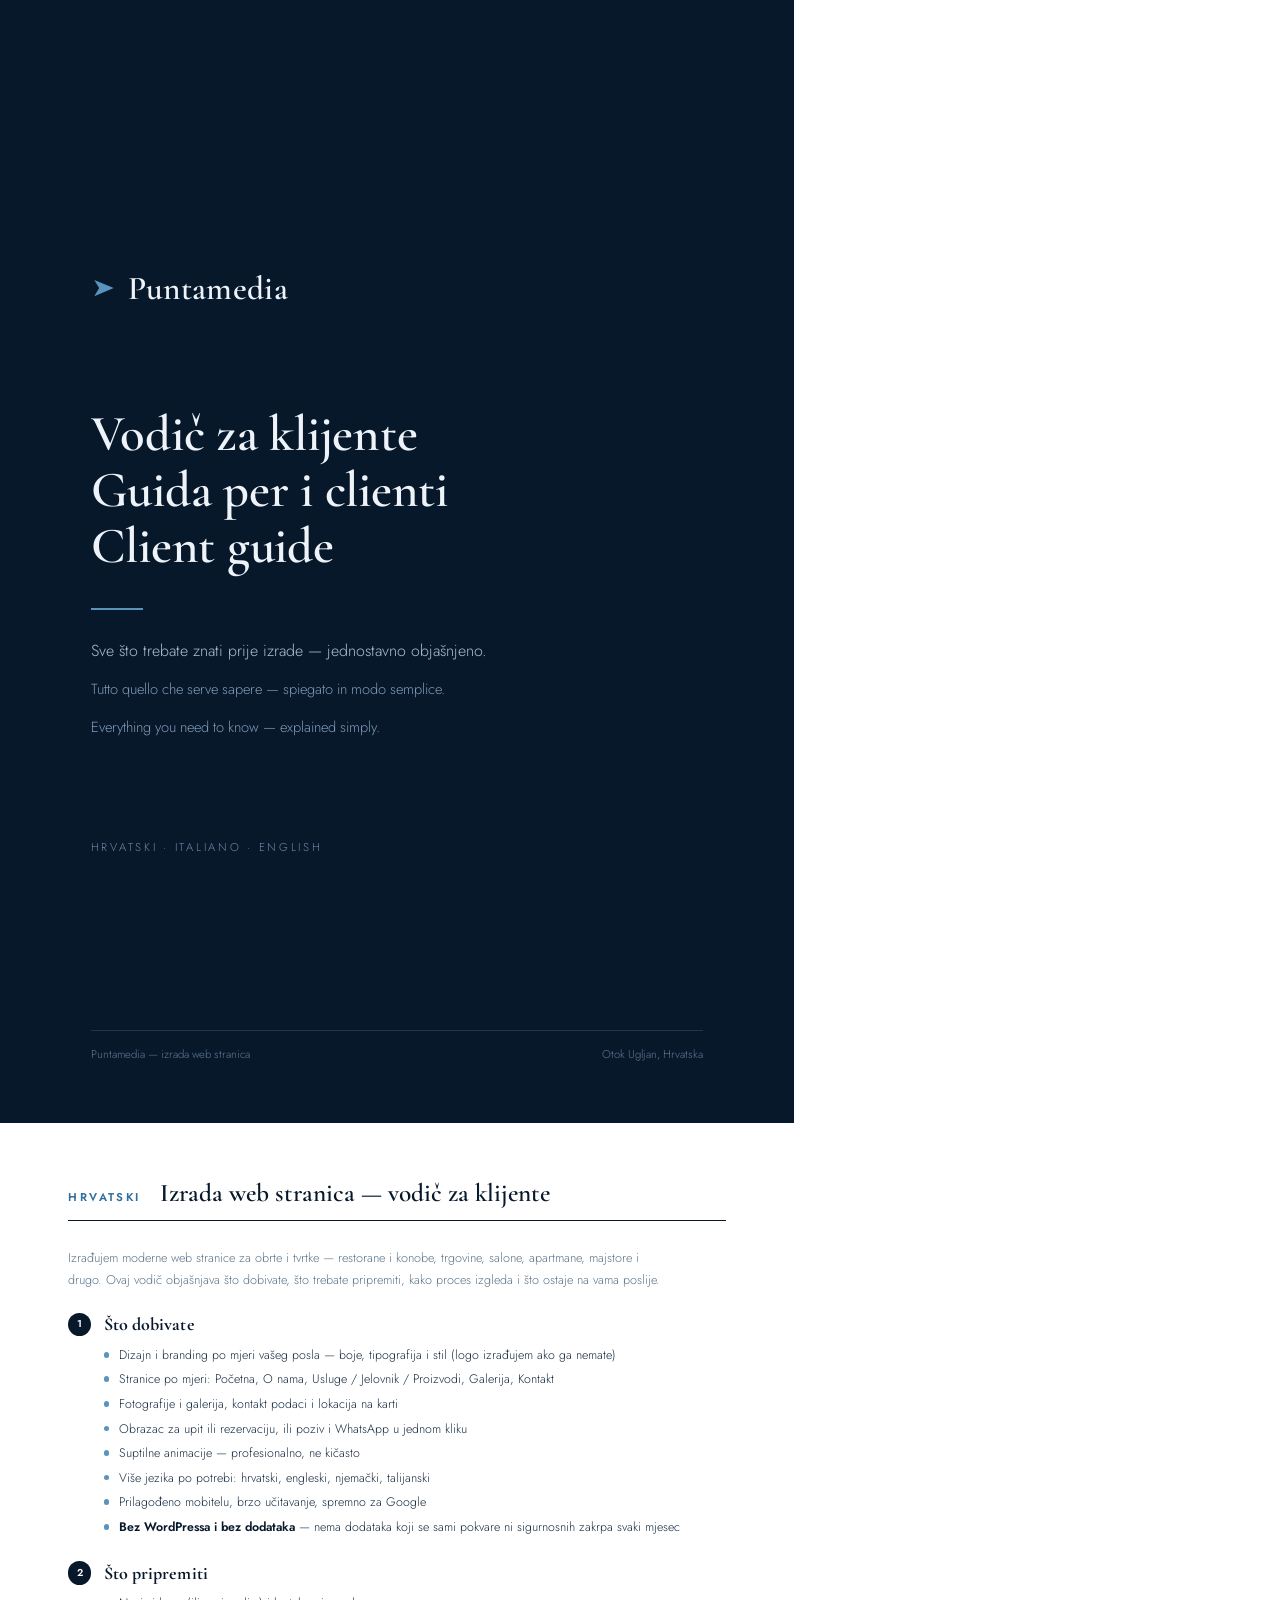
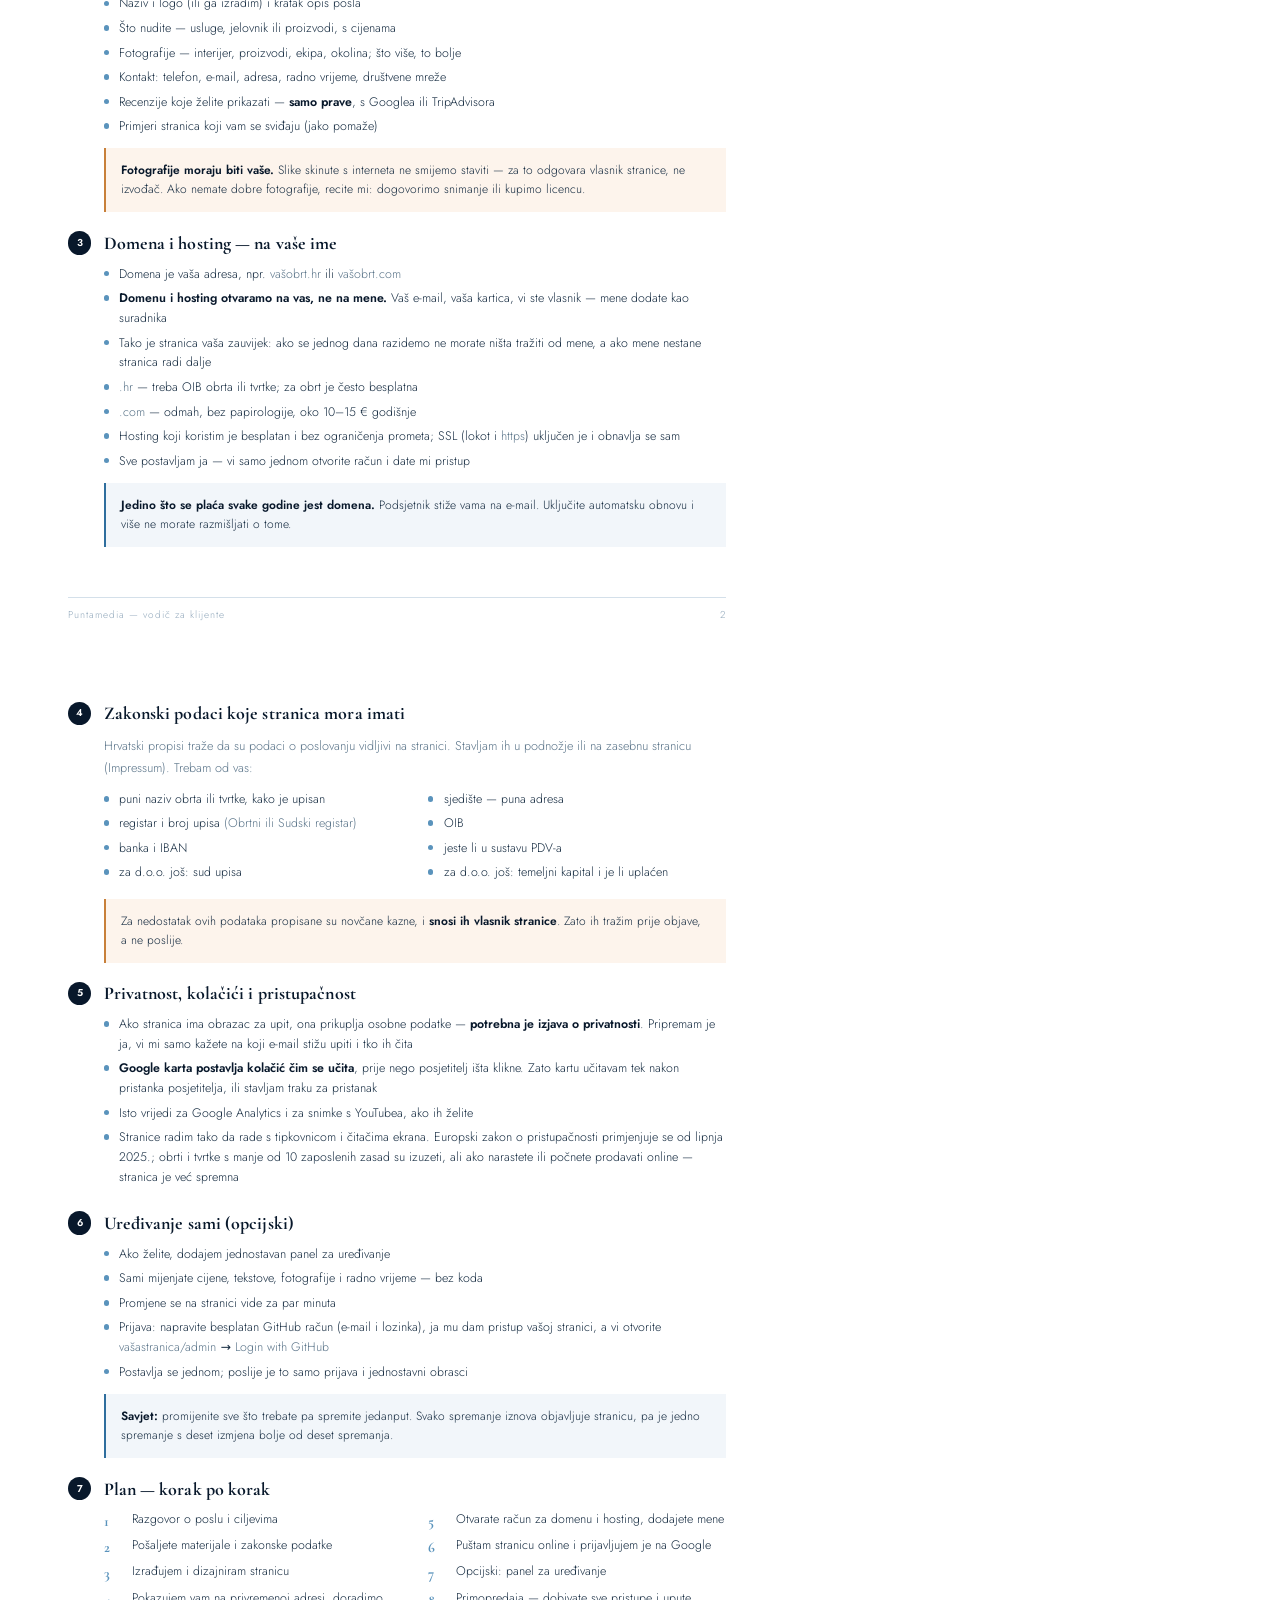
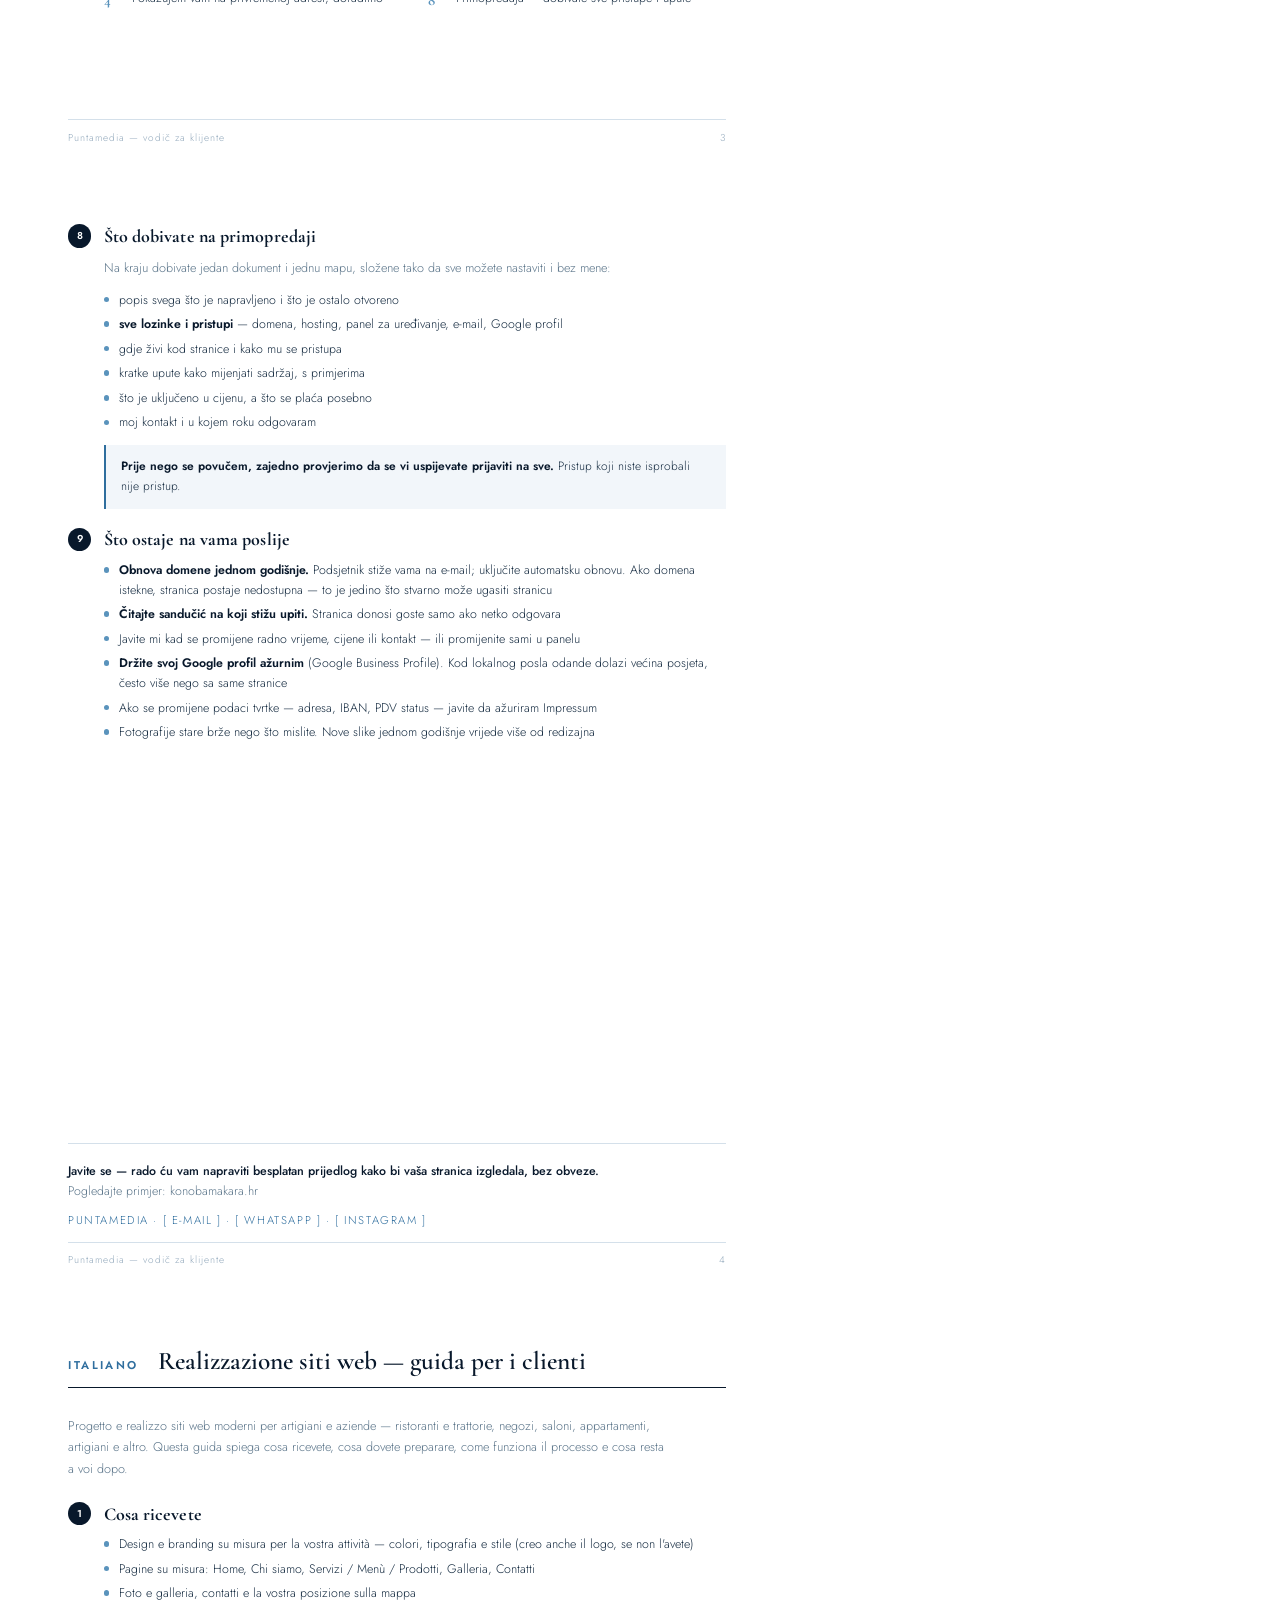
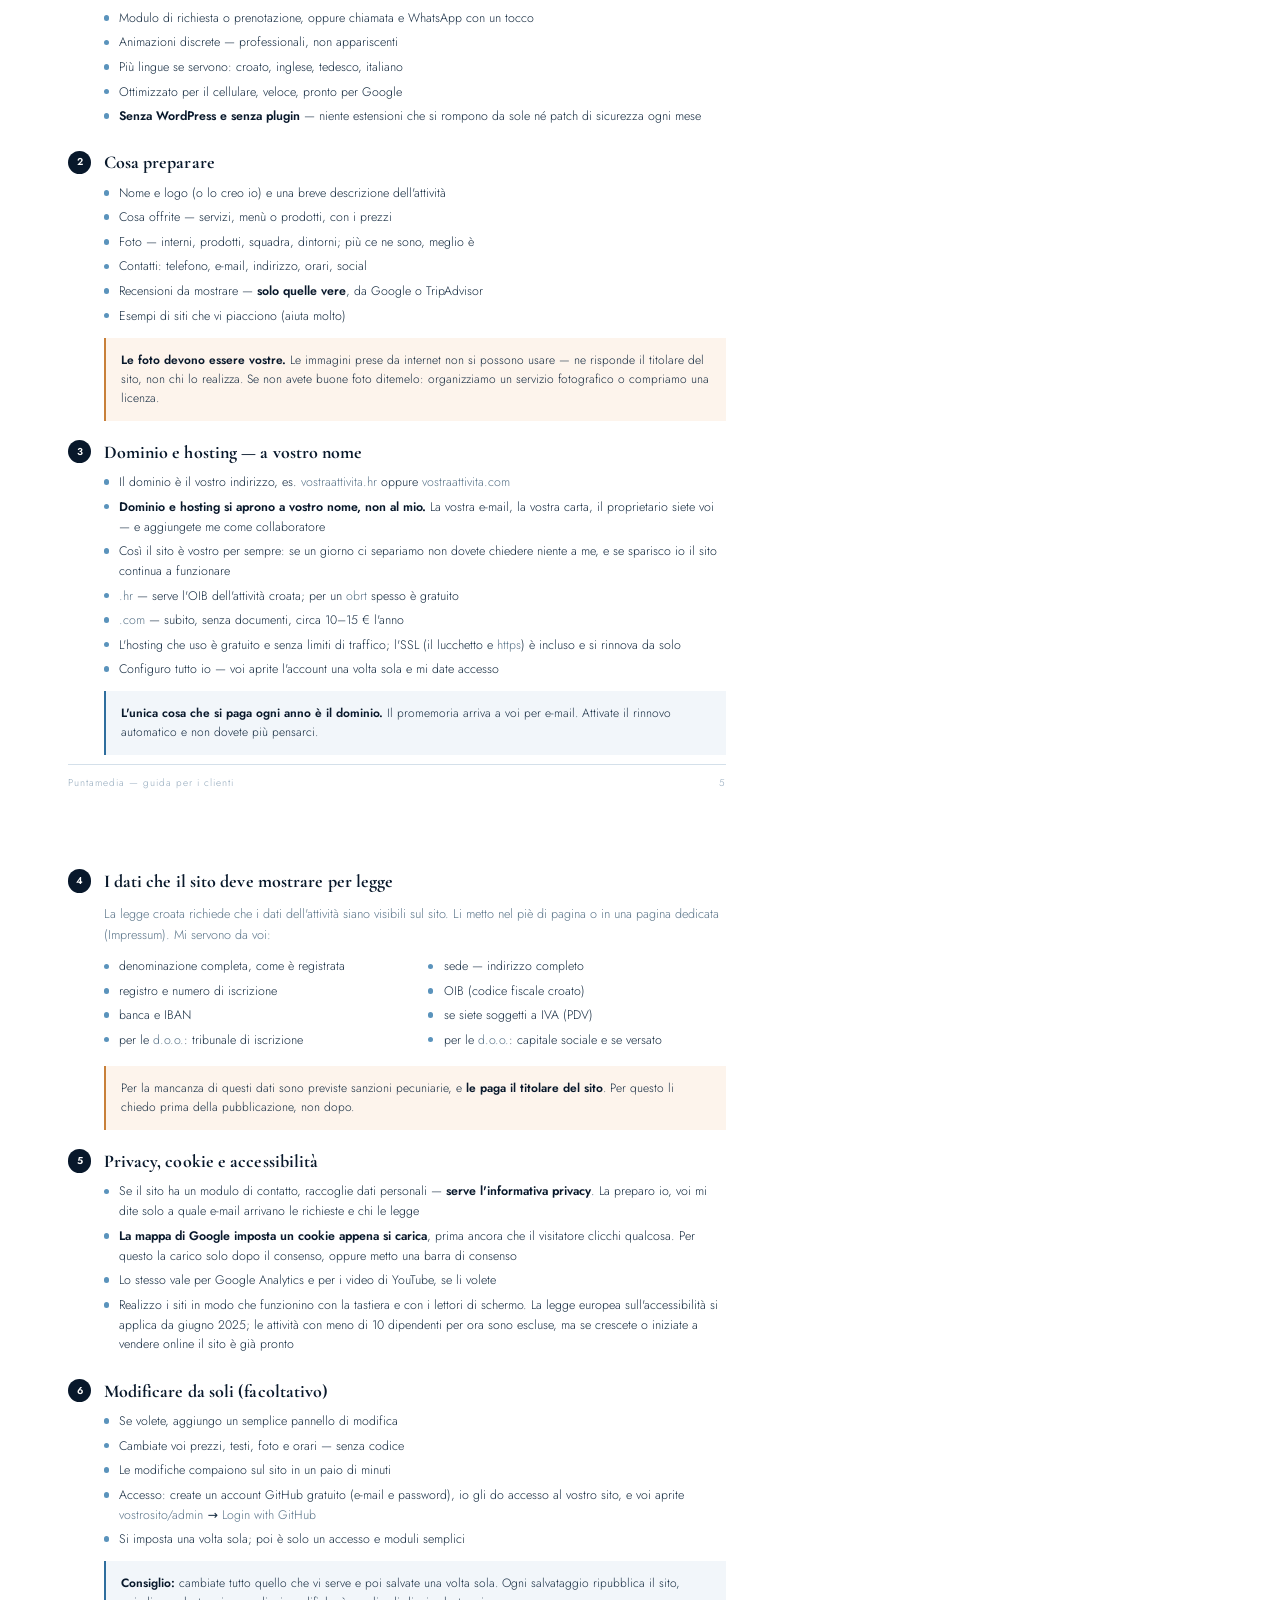
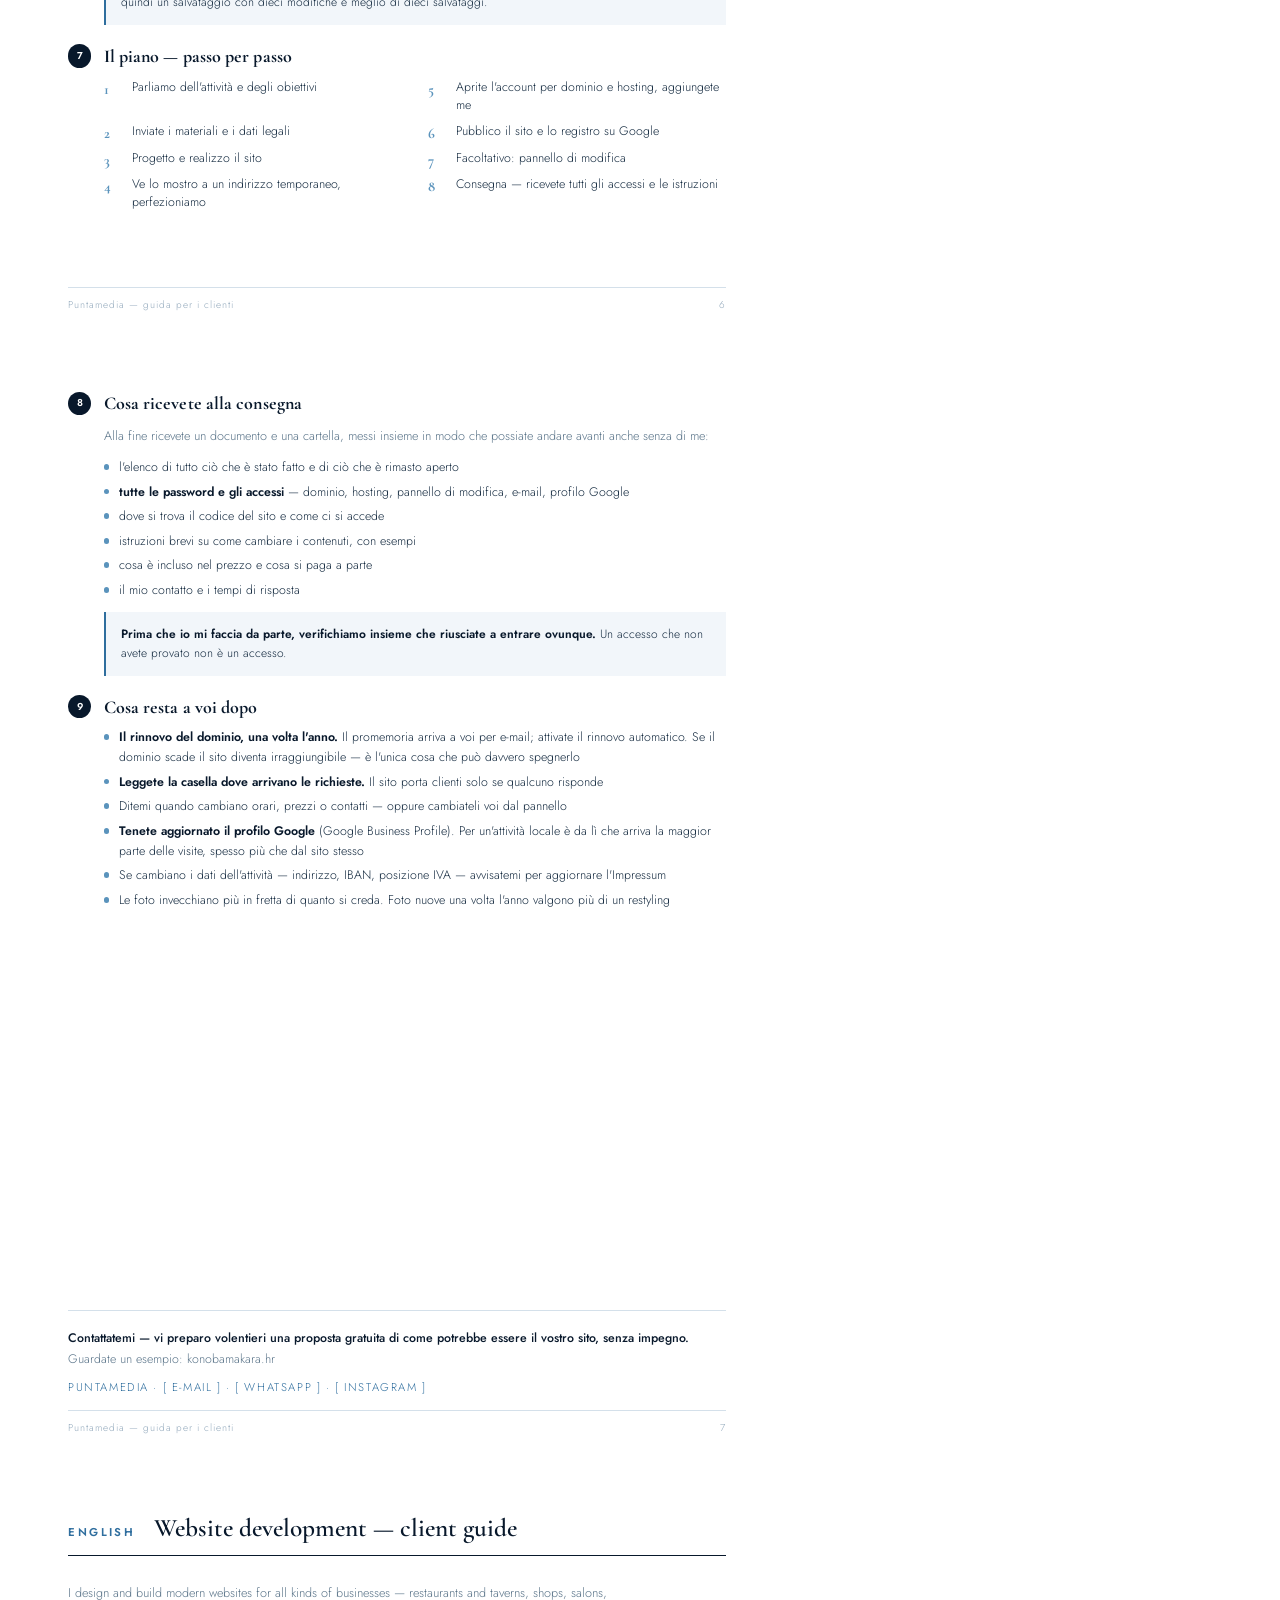
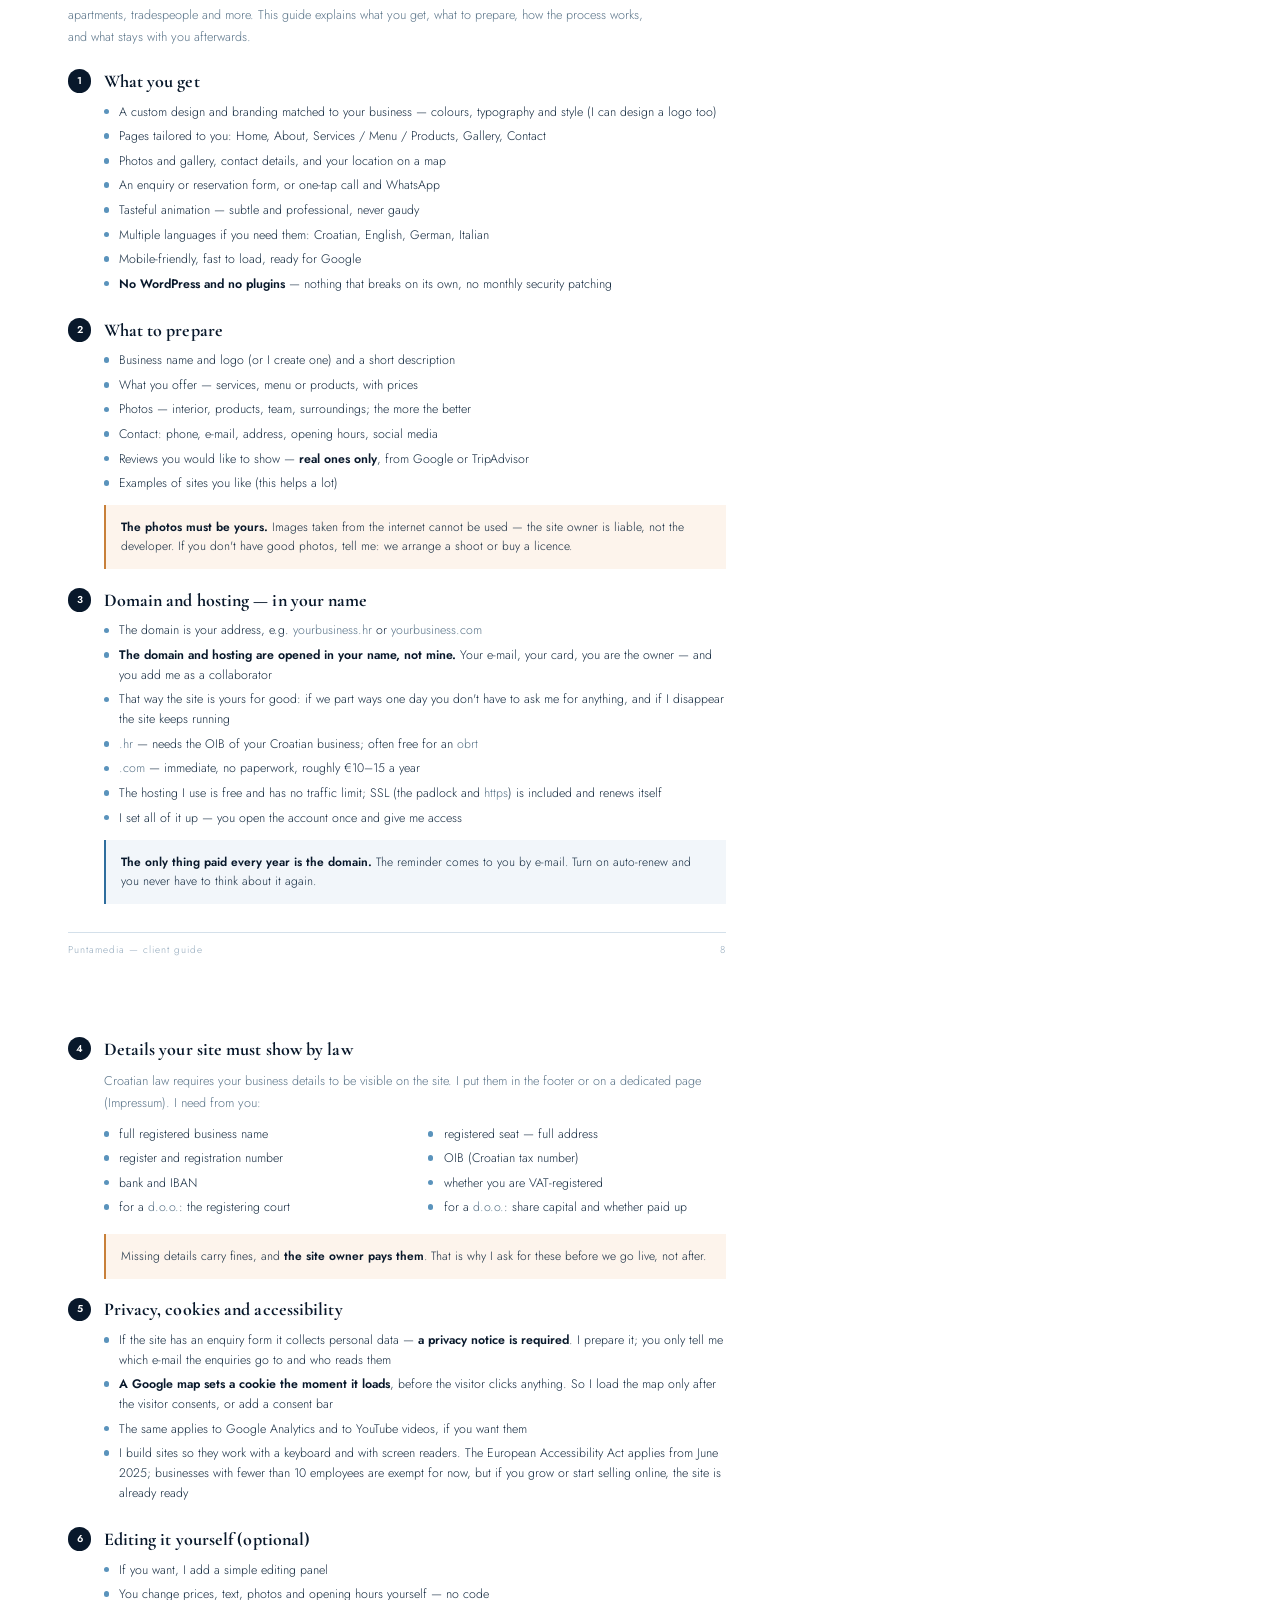
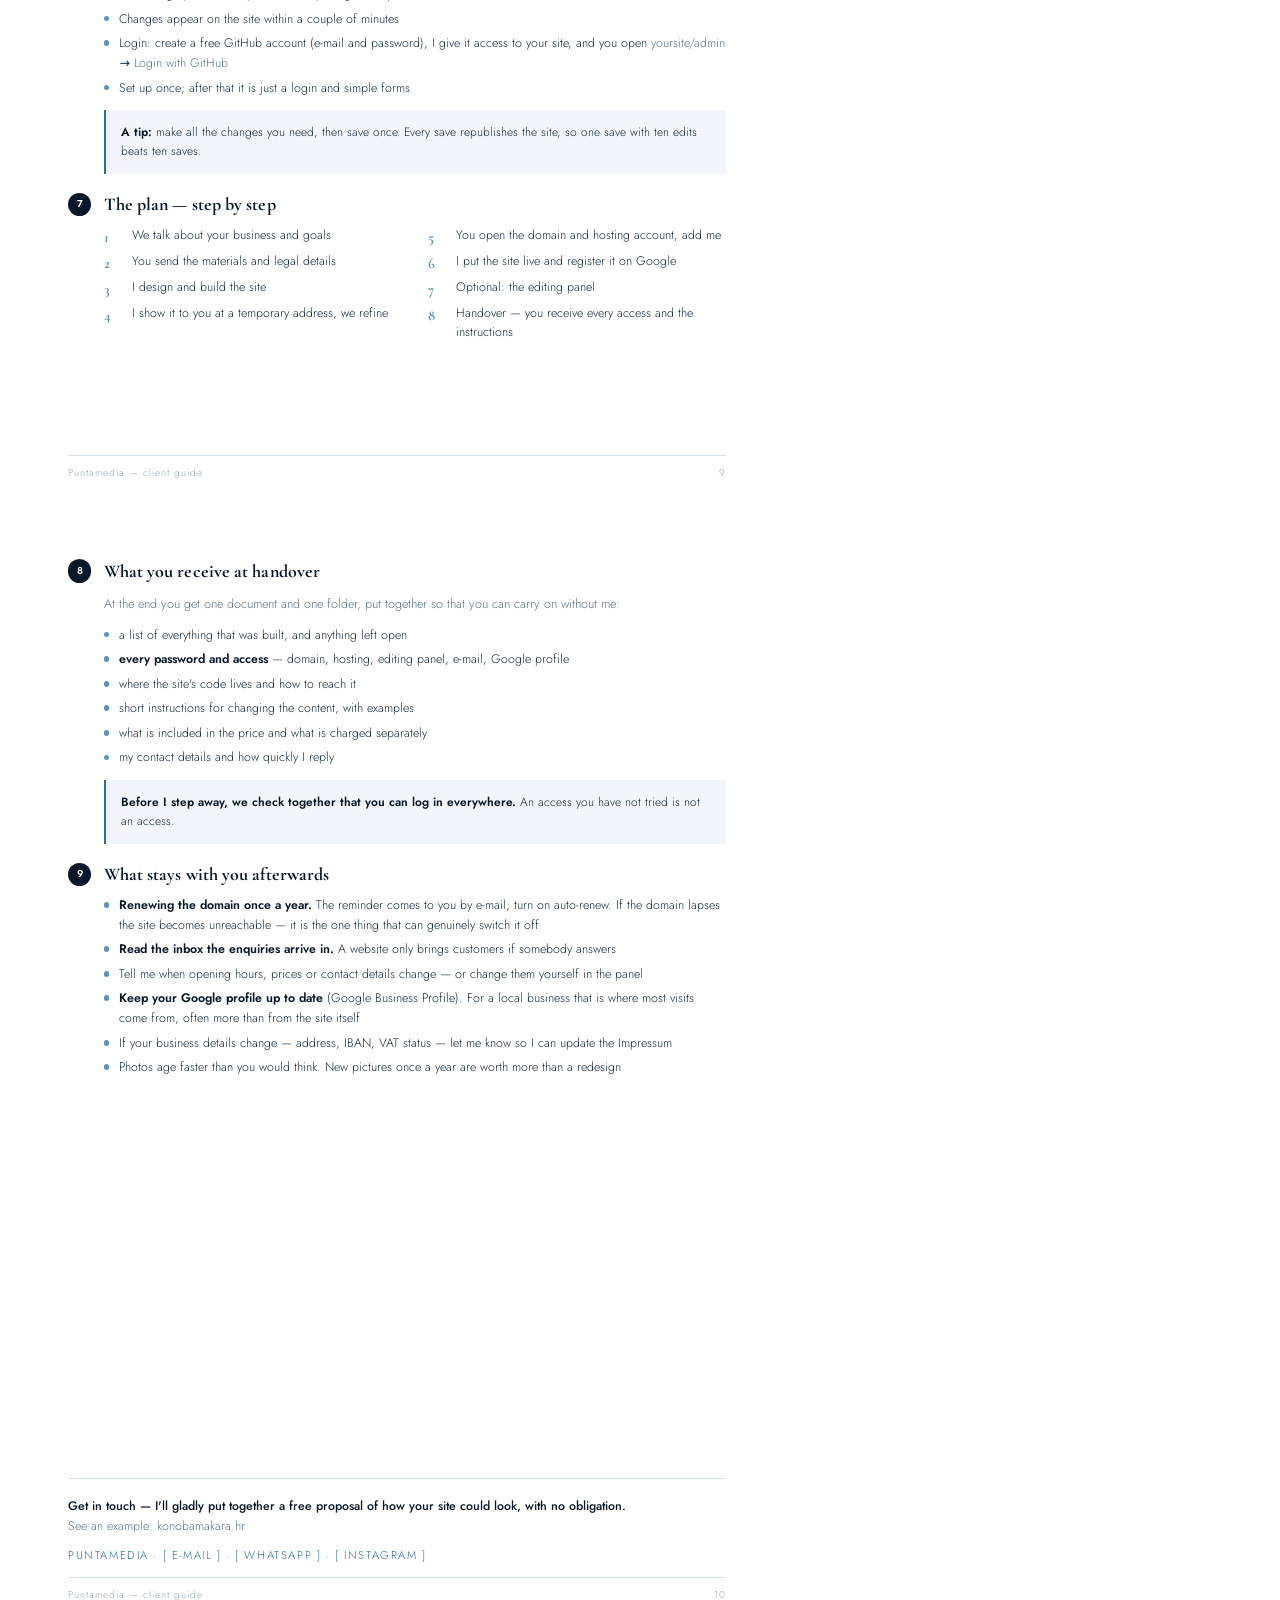
==== guida-clienti/guida.html @ 2297426c "Merge: guida per i clienti" ====
<!doctype html>
<html lang="hr">
<head>
<meta charset="utf-8">
<title>Puntamedia — vodič za klijente</title>
<link rel="preconnect" href="https://fonts.googleapis.com">
<link rel="preconnect" href="https://fonts.gstatic.com" crossorigin>
<link href="https://fonts.googleapis.com/css2?family=Cormorant+Garamond:ital,wght@0,500;0,600;0,700;1,500&family=Jost:wght@300;400;500;600&display=swap" rel="stylesheet">
<style>
  :root{
    --ink:#08182B;
    --navy:#1C3A64;
    --acc:#2F6E9E;
    --acc-soft:#5A93BC;
    --paper:#FFFFFF;
    --tint:#F2F6FA;
    --line:#D4E0EA;
    --text:#152B40;
    --muted:#5A7489;
    --serif:"Cormorant Garamond",Georgia,serif;
    --sans:"Jost",system-ui,sans-serif;
  }
  *{margin:0;padding:0;box-sizing:border-box}
  @page{size:A4;margin:0}
  html{-webkit-print-color-adjust:exact;print-color-adjust:exact}
  body{font-family:var(--sans);color:var(--text);background:var(--paper);font-weight:300}

  .page{width:210mm;height:297mm;padding:15mm 18mm 16mm;display:flex;flex-direction:column;
        page-break-after:always;position:relative;background:var(--paper);overflow:hidden}
  .page:last-child{page-break-after:auto}

  /* ---------- copertina ---------- */
  .cover{background:var(--ink);color:#EDF3F9;justify-content:center;padding:0 24mm}
  .cover .mark{display:flex;align-items:center;gap:11px;margin-bottom:26mm}
  .cover .mark svg{width:26px;height:26px}
  .cover .mark span{font-family:var(--serif);font-size:25pt;font-weight:600;letter-spacing:.01em}
  .cover h1{font-family:var(--serif);font-size:38pt;line-height:1.1;font-weight:600;letter-spacing:-.005em}
  .cover .rule{width:52px;height:2px;background:var(--acc-soft);margin:9mm 0 7mm}
  .cover .lead{font-size:12pt;line-height:1.7;color:#A9C0D6;max-width:118mm;font-weight:300}
  .cover .lead em{display:block;font-style:normal;color:#7E9BB5;font-size:11pt;margin-top:3.5mm}
  .cover .langs{margin-top:26mm;font-size:8.5pt;letter-spacing:.24em;text-transform:uppercase;color:#6E8AA8}
  .cover .foot{position:absolute;left:24mm;right:24mm;bottom:16mm;font-size:8.5pt;color:#5E7A96;
               border-top:1px solid rgba(255,255,255,.12);padding-top:4mm;display:flex;justify-content:space-between}

  /* ---------- intestazione lingua ---------- */
  .lang-head{display:flex;align-items:baseline;gap:5mm;border-bottom:1.5px solid var(--ink);
             padding-bottom:3mm;margin-bottom:7mm}
  .lang-head .code{font-family:var(--sans);font-size:8.5pt;font-weight:600;letter-spacing:.22em;
                   text-transform:uppercase;color:var(--acc)}
  .lang-head h2{font-family:var(--serif);font-size:19pt;font-weight:600;line-height:1.15;color:var(--ink)}
  .intro{font-size:9.5pt;line-height:1.72;color:var(--muted);margin-bottom:5.8mm;max-width:158mm}

  /* ---------- sezioni ---------- */
  .sec{margin-bottom:5mm;break-inside:avoid}
  .sec h3{display:flex;align-items:center;gap:3.2mm;font-family:var(--serif);font-size:13.5pt;
          font-weight:700;color:var(--ink);margin-bottom:2.6mm;letter-spacing:.005em}
  .sec h3 i{flex:none;width:6.2mm;height:6.2mm;border-radius:50%;background:var(--ink);color:#fff;
            font-family:var(--sans);font-style:normal;font-size:7.5pt;font-weight:600;
            display:flex;align-items:center;justify-content:center;line-height:1}
  ul{list-style:none;margin-left:9.4mm}
  li{position:relative;font-size:9.3pt;line-height:1.6;padding-left:4.2mm;margin-bottom:1.25mm}
  li::before{content:"";position:absolute;left:0;top:1.62mm;width:1.5mm;height:1.5mm;
             border-radius:50%;background:var(--acc-soft)}
  li b{font-weight:600;color:var(--ink)}
  li .q{color:var(--muted)}

  /* riquadro di rilievo */
  .note{margin:3mm 0 0 9.4mm;background:var(--tint);border-left:2.5px solid var(--acc);
        padding:3.4mm 4.2mm;font-size:9pt;line-height:1.6}
  .note b{font-weight:600;color:var(--ink)}
  .note.warn{background:#FDF4EC;border-left-color:#C8803A}

  /* elenco dati da fornire, in due colonne */
  .grid{margin-left:9.4mm;display:grid;grid-template-columns:1fr 1fr;gap:0 7mm}
  .grid li{margin-bottom:1.2mm}

  .steps{margin-left:9.4mm;display:grid;grid-template-columns:1fr 1fr;gap:2mm 7mm}
  .steps div{font-size:9.3pt;line-height:1.5;padding-left:7.5mm;position:relative}
  .steps div span{position:absolute;left:0;top:0;font-family:var(--serif);font-size:11pt;
                  font-weight:700;color:var(--acc-soft)}

  .cta{margin-top:auto;border-top:1px solid var(--line);padding-top:4.5mm;font-size:9.3pt;
       line-height:1.65;color:var(--muted)}
  .cta b{color:var(--ink);font-weight:500}
  .cta .contact{margin-top:2.5mm;font-size:8.5pt;letter-spacing:.14em;text-transform:uppercase;color:var(--acc)}

  .pfoot{position:absolute;left:18mm;right:18mm;bottom:6mm;display:flex;justify-content:space-between;
         font-size:7.5pt;letter-spacing:.1em;color:#93A9BC;border-top:1px solid var(--line);padding-top:2.5mm}
</style>
</head>
<body>

<!-- ============ COPERTINA ============ -->
<section class="page cover">
  <div class="mark">
    <svg viewBox="0 0 24 24" fill="none" aria-hidden="true"><path d="M3 4.5 L21 12 L3 19.5 L7.5 12 Z" fill="#5A93BC"/></svg>
    <span>Puntamedia</span>
  </div>
  <h1>Vodič za klijente<br>Guida per i clienti<br>Client guide</h1>
  <div class="rule"></div>
  <p class="lead">
    Sve što trebate znati prije izrade — jednostavno objašnjeno.
    <em>Tutto quello che serve sapere — spiegato in modo semplice.</em>
    <em>Everything you need to know — explained simply.</em>
  </p>
  <div class="langs">Hrvatski · Italiano · English</div>
  <div class="foot"><span>Puntamedia — izrada web stranica</span><span>Otok Ugljan, Hrvatska</span></div>
</section>

<!-- ============ HRVATSKI 1 ============ -->
<section class="page">
  <div class="lang-head"><span class="code">Hrvatski</span><h2>Izrada web stranica — vodič za klijente</h2></div>
  <p class="intro">Izrađujem moderne web stranice za obrte i tvrtke — restorane i konobe, trgovine, salone, apartmane, majstore i drugo. Ovaj vodič objašnjava što dobivate, što trebate pripremiti, kako proces izgleda i što ostaje na vama poslije.</p>

  <div class="sec">
    <h3><i>1</i>Što dobivate</h3>
    <ul>
      <li>Dizajn i branding po mjeri vašeg posla — boje, tipografija i stil (logo izrađujem ako ga nemate)</li>
      <li>Stranice po mjeri: Početna, O nama, Usluge / Jelovnik / Proizvodi, Galerija, Kontakt</li>
      <li>Fotografije i galerija, kontakt podaci i lokacija na karti</li>
      <li>Obrazac za upit ili rezervaciju, ili poziv i WhatsApp u jednom kliku</li>
      <li>Suptilne animacije — profesionalno, ne kičasto</li>
      <li>Više jezika po potrebi: hrvatski, engleski, njemački, talijanski</li>
      <li>Prilagođeno mobitelu, brzo učitavanje, spremno za Google</li>
      <li><b>Bez WordPressa i bez dodataka</b> — nema dodataka koji se sami pokvare ni sigurnosnih zakrpa svaki mjesec</li>
    </ul>
  </div>

  <div class="sec">
    <h3><i>2</i>Što pripremiti</h3>
    <ul>
      <li>Naziv i logo (ili ga izradim) i kratak opis posla</li>
      <li>Što nudite — usluge, jelovnik ili proizvodi, s cijenama</li>
      <li>Fotografije — interijer, proizvodi, ekipa, okolina; što više, to bolje</li>
      <li>Kontakt: telefon, e-mail, adresa, radno vrijeme, društvene mreže</li>
      <li>Recenzije koje želite prikazati — <b>samo prave</b>, s Googlea ili TripAdvisora</li>
      <li>Primjeri stranica koji vam se sviđaju (jako pomaže)</li>
    </ul>
    <div class="note warn"><b>Fotografije moraju biti vaše.</b> Slike skinute s interneta ne smijemo staviti — za to odgovara vlasnik stranice, ne izvođač. Ako nemate dobre fotografije, recite mi: dogovorimo snimanje ili kupimo licencu.</div>
  </div>

  <div class="sec">
    <h3><i>3</i>Domena i hosting — na vaše ime</h3>
    <ul>
      <li>Domena je vaša adresa, npr. <span class="q">vašobrt.hr</span> ili <span class="q">vašobrt.com</span></li>
      <li><b>Domenu i hosting otvaramo na vas, ne na mene.</b> Vaš e-mail, vaša kartica, vi ste vlasnik — mene dodate kao suradnika</li>
      <li>Tako je stranica vaša zauvijek: ako se jednog dana razidemo ne morate ništa tražiti od mene, a ako mene nestane stranica radi dalje</li>
      <li><span class="q">.hr</span> — treba OIB obrta ili tvrtke; za obrt je često besplatna</li>
      <li><span class="q">.com</span> — odmah, bez papirologije, oko 10–15 € godišnje</li>
      <li>Hosting koji koristim je besplatan i bez ograničenja prometa; SSL (lokot i <span class="q">https</span>) uključen je i obnavlja se sam</li>
      <li>Sve postavljam ja — vi samo jednom otvorite račun i date mi pristup</li>
    </ul>
    <div class="note"><b>Jedino što se plaća svake godine jest domena.</b> Podsjetnik stiže vama na e-mail. Uključite automatsku obnovu i više ne morate razmišljati o tome.</div>
  </div>

  <div class="pfoot"><span>Puntamedia — vodič za klijente</span><span>2</span></div>
</section>

<!-- ============ HRVATSKI 2 ============ -->
<section class="page">
  <div class="sec">
    <h3><i>4</i>Zakonski podaci koje stranica mora imati</h3>
    <p class="intro" style="margin-left:9.4mm;margin-bottom:3mm;max-width:none">Hrvatski propisi traže da su podaci o poslovanju vidljivi na stranici. Stavljam ih u podnožje ili na zasebnu stranicu (Impressum). Trebam od vas:</p>
    <ul class="grid">
      <li>puni naziv obrta ili tvrtke, kako je upisan</li>
      <li>sjedište — puna adresa</li>
      <li>registar i broj upisa <span class="q">(Obrtni ili Sudski registar)</span></li>
      <li>OIB</li>
      <li>banka i IBAN</li>
      <li>jeste li u sustavu PDV-a</li>
      <li>za d.o.o. još: sud upisa</li>
      <li>za d.o.o. još: temeljni kapital i je li uplaćen</li>
    </ul>
    <div class="note warn">Za nedostatak ovih podataka propisane su novčane kazne, i <b>snosi ih vlasnik stranice</b>. Zato ih tražim prije objave, a ne poslije.</div>
  </div>

  <div class="sec">
    <h3><i>5</i>Privatnost, kolačići i pristupačnost</h3>
    <ul>
      <li>Ako stranica ima obrazac za upit, ona prikuplja osobne podatke — <b>potrebna je izjava o privatnosti</b>. Pripremam je ja, vi mi samo kažete na koji e-mail stižu upiti i tko ih čita</li>
      <li><b>Google karta postavlja kolačić čim se učita</b>, prije nego posjetitelj išta klikne. Zato kartu učitavam tek nakon pristanka posjetitelja, ili stavljam traku za pristanak</li>
      <li>Isto vrijedi za Google Analytics i za snimke s YouTubea, ako ih želite</li>
      <li>Stranice radim tako da rade s tipkovnicom i čitačima ekrana. Europski zakon o pristupačnosti primjenjuje se od lipnja 2025.; obrti i tvrtke s manje od 10 zaposlenih zasad su izuzeti, ali ako narastete ili počnete prodavati online — stranica je već spremna</li>
    </ul>
  </div>

  <div class="sec">
    <h3><i>6</i>Uređivanje sami (opcijski)</h3>
    <ul>
      <li>Ako želite, dodajem jednostavan panel za uređivanje</li>
      <li>Sami mijenjate cijene, tekstove, fotografije i radno vrijeme — bez koda</li>
      <li>Promjene se na stranici vide za par minuta</li>
      <li>Prijava: napravite besplatan GitHub račun (e-mail i lozinka), ja mu dam pristup vašoj stranici, a vi otvorite <span class="q">vašastranica/admin</span> → <span class="q">Login with GitHub</span></li>
      <li>Postavlja se jednom; poslije je to samo prijava i jednostavni obrasci</li>
    </ul>
    <div class="note"><b>Savjet:</b> promijenite sve što trebate pa spremite jedanput. Svako spremanje iznova objavljuje stranicu, pa je jedno spremanje s deset izmjena bolje od deset spremanja.</div>
  </div>

  <div class="sec">
    <h3><i>7</i>Plan — korak po korak</h3>
    <div class="steps">
      <div><span>1</span>Razgovor o poslu i ciljevima</div>
      <div><span>5</span>Otvarate račun za domenu i hosting, dodajete mene</div>
      <div><span>2</span>Pošaljete materijale i zakonske podatke</div>
      <div><span>6</span>Puštam stranicu online i prijavljujem je na Google</div>
      <div><span>3</span>Izrađujem i dizajniram stranicu</div>
      <div><span>7</span>Opcijski: panel za uređivanje</div>
      <div><span>4</span>Pokazujem vam na privremenoj adresi, doradimo</div>
      <div><span>8</span>Primopredaja — dobivate sve pristupe i upute</div>
    </div>
  </div>

  <div class="pfoot"><span>Puntamedia — vodič za klijente</span><span>3</span></div>
</section>

<!-- ============ HRVATSKI 3 ============ -->
<section class="page">
  <div class="sec">
    <h3><i>8</i>Što dobivate na primopredaji</h3>
    <p class="intro" style="margin-left:9.4mm;margin-bottom:3mm;max-width:none">Na kraju dobivate jedan dokument i jednu mapu, složene tako da sve možete nastaviti i bez mene:</p>
    <ul>
      <li>popis svega što je napravljeno i što je ostalo otvoreno</li>
      <li><b>sve lozinke i pristupi</b> — domena, hosting, panel za uređivanje, e-mail, Google profil</li>
      <li>gdje živi kod stranice i kako mu se pristupa</li>
      <li>kratke upute kako mijenjati sadržaj, s primjerima</li>
      <li>što je uključeno u cijenu, a što se plaća posebno</li>
      <li>moj kontakt i u kojem roku odgovaram</li>
    </ul>
    <div class="note"><b>Prije nego se povučem, zajedno provjerimo da se vi uspijevate prijaviti na sve.</b> Pristup koji niste isprobali nije pristup.</div>
  </div>

  <div class="sec">
    <h3><i>9</i>Što ostaje na vama poslije</h3>
    <ul>
      <li><b>Obnova domene jednom godišnje.</b> Podsjetnik stiže vama na e-mail; uključite automatsku obnovu. Ako domena istekne, stranica postaje nedostupna — to je jedino što stvarno može ugasiti stranicu</li>
      <li><b>Čitajte sandučić na koji stižu upiti.</b> Stranica donosi goste samo ako netko odgovara</li>
      <li>Javite mi kad se promijene radno vrijeme, cijene ili kontakt — ili promijenite sami u panelu</li>
      <li><b>Držite svoj Google profil ažurnim</b> (Google Business Profile). Kod lokalnog posla odande dolazi većina posjeta, često više nego sa same stranice</li>
      <li>Ako se promijene podaci tvrtke — adresa, IBAN, PDV status — javite da ažuriram Impressum</li>
      <li>Fotografije stare brže nego što mislite. Nove slike jednom godišnje vrijede više od redizajna</li>
    </ul>
  </div>

  <div class="cta">
    <b>Javite se — rado ću vam napraviti besplatan prijedlog kako bi vaša stranica izgledala, bez obveze.</b><br>
    Pogledajte primjer: konobamakara.hr
    <div class="contact">Puntamedia · [ e-mail ] · [ WhatsApp ] · [ Instagram ]</div>
  </div>

  <div class="pfoot"><span>Puntamedia — vodič za klijente</span><span>4</span></div>
</section>

<!-- ============ ITALIANO 1 ============ -->
<section class="page">
  <div class="lang-head"><span class="code">Italiano</span><h2>Realizzazione siti web — guida per i clienti</h2></div>
  <p class="intro">Progetto e realizzo siti web moderni per artigiani e aziende — ristoranti e trattorie, negozi, saloni, appartamenti, artigiani e altro. Questa guida spiega cosa ricevete, cosa dovete preparare, come funziona il processo e cosa resta a voi dopo.</p>

  <div class="sec">
    <h3><i>1</i>Cosa ricevete</h3>
    <ul>
      <li>Design e branding su misura per la vostra attività — colori, tipografia e stile (creo anche il logo, se non l'avete)</li>
      <li>Pagine su misura: Home, Chi siamo, Servizi / Menù / Prodotti, Galleria, Contatti</li>
      <li>Foto e galleria, contatti e la vostra posizione sulla mappa</li>
      <li>Modulo di richiesta o prenotazione, oppure chiamata e WhatsApp con un tocco</li>
      <li>Animazioni discrete — professionali, non appariscenti</li>
      <li>Più lingue se servono: croato, inglese, tedesco, italiano</li>
      <li>Ottimizzato per il cellulare, veloce, pronto per Google</li>
      <li><b>Senza WordPress e senza plugin</b> — niente estensioni che si rompono da sole né patch di sicurezza ogni mese</li>
    </ul>
  </div>

  <div class="sec">
    <h3><i>2</i>Cosa preparare</h3>
    <ul>
      <li>Nome e logo (o lo creo io) e una breve descrizione dell'attività</li>
      <li>Cosa offrite — servizi, menù o prodotti, con i prezzi</li>
      <li>Foto — interni, prodotti, squadra, dintorni; più ce ne sono, meglio è</li>
      <li>Contatti: telefono, e-mail, indirizzo, orari, social</li>
      <li>Recensioni da mostrare — <b>solo quelle vere</b>, da Google o TripAdvisor</li>
      <li>Esempi di siti che vi piacciono (aiuta molto)</li>
    </ul>
    <div class="note warn"><b>Le foto devono essere vostre.</b> Le immagini prese da internet non si possono usare — ne risponde il titolare del sito, non chi lo realizza. Se non avete buone foto ditemelo: organizziamo un servizio fotografico o compriamo una licenza.</div>
  </div>

  <div class="sec">
    <h3><i>3</i>Dominio e hosting — a vostro nome</h3>
    <ul>
      <li>Il dominio è il vostro indirizzo, es. <span class="q">vostraattivita.hr</span> oppure <span class="q">vostraattivita.com</span></li>
      <li><b>Dominio e hosting si aprono a vostro nome, non al mio.</b> La vostra e-mail, la vostra carta, il proprietario siete voi — e aggiungete me come collaboratore</li>
      <li>Così il sito è vostro per sempre: se un giorno ci separiamo non dovete chiedere niente a me, e se sparisco io il sito continua a funzionare</li>
      <li><span class="q">.hr</span> — serve l'OIB dell'attività croata; per un <span class="q">obrt</span> spesso è gratuito</li>
      <li><span class="q">.com</span> — subito, senza documenti, circa 10–15 € l'anno</li>
      <li>L'hosting che uso è gratuito e senza limiti di traffico; l'SSL (il lucchetto e <span class="q">https</span>) è incluso e si rinnova da solo</li>
      <li>Configuro tutto io — voi aprite l'account una volta sola e mi date accesso</li>
    </ul>
    <div class="note"><b>L'unica cosa che si paga ogni anno è il dominio.</b> Il promemoria arriva a voi per e-mail. Attivate il rinnovo automatico e non dovete più pensarci.</div>
  </div>

  <div class="pfoot"><span>Puntamedia — guida per i clienti</span><span>5</span></div>
</section>

<!-- ============ ITALIANO 2 ============ -->
<section class="page">
  <div class="sec">
    <h3><i>4</i>I dati che il sito deve mostrare per legge</h3>
    <p class="intro" style="margin-left:9.4mm;margin-bottom:3mm;max-width:none">La legge croata richiede che i dati dell'attività siano visibili sul sito. Li metto nel piè di pagina o in una pagina dedicata (Impressum). Mi servono da voi:</p>
    <ul class="grid">
      <li>denominazione completa, come è registrata</li>
      <li>sede — indirizzo completo</li>
      <li>registro e numero di iscrizione</li>
      <li>OIB (codice fiscale croato)</li>
      <li>banca e IBAN</li>
      <li>se siete soggetti a IVA (PDV)</li>
      <li>per le <span class="q">d.o.o.</span>: tribunale di iscrizione</li>
      <li>per le <span class="q">d.o.o.</span>: capitale sociale e se versato</li>
    </ul>
    <div class="note warn">Per la mancanza di questi dati sono previste sanzioni pecuniarie, e <b>le paga il titolare del sito</b>. Per questo li chiedo prima della pubblicazione, non dopo.</div>
  </div>

  <div class="sec">
    <h3><i>5</i>Privacy, cookie e accessibilità</h3>
    <ul>
      <li>Se il sito ha un modulo di contatto, raccoglie dati personali — <b>serve l'informativa privacy</b>. La preparo io, voi mi dite solo a quale e-mail arrivano le richieste e chi le legge</li>
      <li><b>La mappa di Google imposta un cookie appena si carica</b>, prima ancora che il visitatore clicchi qualcosa. Per questo la carico solo dopo il consenso, oppure metto una barra di consenso</li>
      <li>Lo stesso vale per Google Analytics e per i video di YouTube, se li volete</li>
      <li>Realizzo i siti in modo che funzionino con la tastiera e con i lettori di schermo. La legge europea sull'accessibilità si applica da giugno 2025; le attività con meno di 10 dipendenti per ora sono escluse, ma se crescete o iniziate a vendere online il sito è già pronto</li>
    </ul>
  </div>

  <div class="sec">
    <h3><i>6</i>Modificare da soli (facoltativo)</h3>
    <ul>
      <li>Se volete, aggiungo un semplice pannello di modifica</li>
      <li>Cambiate voi prezzi, testi, foto e orari — senza codice</li>
      <li>Le modifiche compaiono sul sito in un paio di minuti</li>
      <li>Accesso: create un account GitHub gratuito (e-mail e password), io gli do accesso al vostro sito, e voi aprite <span class="q">vostrosito/admin</span> → <span class="q">Login with GitHub</span></li>
      <li>Si imposta una volta sola; poi è solo un accesso e moduli semplici</li>
    </ul>
    <div class="note"><b>Consiglio:</b> cambiate tutto quello che vi serve e poi salvate una volta sola. Ogni salvataggio ripubblica il sito, quindi un salvataggio con dieci modifiche è meglio di dieci salvataggi.</div>
  </div>

  <div class="sec">
    <h3><i>7</i>Il piano — passo per passo</h3>
    <div class="steps">
      <div><span>1</span>Parliamo dell'attività e degli obiettivi</div>
      <div><span>5</span>Aprite l'account per dominio e hosting, aggiungete me</div>
      <div><span>2</span>Inviate i materiali e i dati legali</div>
      <div><span>6</span>Pubblico il sito e lo registro su Google</div>
      <div><span>3</span>Progetto e realizzo il sito</div>
      <div><span>7</span>Facoltativo: pannello di modifica</div>
      <div><span>4</span>Ve lo mostro a un indirizzo temporaneo, perfezioniamo</div>
      <div><span>8</span>Consegna — ricevete tutti gli accessi e le istruzioni</div>
    </div>
  </div>

  <div class="pfoot"><span>Puntamedia — guida per i clienti</span><span>6</span></div>
</section>

<!-- ============ ITALIANO 3 ============ -->
<section class="page">
  <div class="sec">
    <h3><i>8</i>Cosa ricevete alla consegna</h3>
    <p class="intro" style="margin-left:9.4mm;margin-bottom:3mm;max-width:none">Alla fine ricevete un documento e una cartella, messi insieme in modo che possiate andare avanti anche senza di me:</p>
    <ul>
      <li>l'elenco di tutto ciò che è stato fatto e di ciò che è rimasto aperto</li>
      <li><b>tutte le password e gli accessi</b> — dominio, hosting, pannello di modifica, e-mail, profilo Google</li>
      <li>dove si trova il codice del sito e come ci si accede</li>
      <li>istruzioni brevi su come cambiare i contenuti, con esempi</li>
      <li>cosa è incluso nel prezzo e cosa si paga a parte</li>
      <li>il mio contatto e i tempi di risposta</li>
    </ul>
    <div class="note"><b>Prima che io mi faccia da parte, verifichiamo insieme che riusciate a entrare ovunque.</b> Un accesso che non avete provato non è un accesso.</div>
  </div>

  <div class="sec">
    <h3><i>9</i>Cosa resta a voi dopo</h3>
    <ul>
      <li><b>Il rinnovo del dominio, una volta l'anno.</b> Il promemoria arriva a voi per e-mail; attivate il rinnovo automatico. Se il dominio scade il sito diventa irraggiungibile — è l'unica cosa che può davvero spegnerlo</li>
      <li><b>Leggete la casella dove arrivano le richieste.</b> Il sito porta clienti solo se qualcuno risponde</li>
      <li>Ditemi quando cambiano orari, prezzi o contatti — oppure cambiateli voi dal pannello</li>
      <li><b>Tenete aggiornato il profilo Google</b> (Google Business Profile). Per un'attività locale è da lì che arriva la maggior parte delle visite, spesso più che dal sito stesso</li>
      <li>Se cambiano i dati dell'attività — indirizzo, IBAN, posizione IVA — avvisatemi per aggiornare l'Impressum</li>
      <li>Le foto invecchiano più in fretta di quanto si creda. Foto nuove una volta l'anno valgono più di un restyling</li>
    </ul>
  </div>

  <div class="cta">
    <b>Contattatemi — vi preparo volentieri una proposta gratuita di come potrebbe essere il vostro sito, senza impegno.</b><br>
    Guardate un esempio: konobamakara.hr
    <div class="contact">Puntamedia · [ e-mail ] · [ WhatsApp ] · [ Instagram ]</div>
  </div>

  <div class="pfoot"><span>Puntamedia — guida per i clienti</span><span>7</span></div>
</section>

<!-- ============ ENGLISH 1 ============ -->
<section class="page">
  <div class="lang-head"><span class="code">English</span><h2>Website development — client guide</h2></div>
  <p class="intro">I design and build modern websites for all kinds of businesses — restaurants and taverns, shops, salons, apartments, tradespeople and more. This guide explains what you get, what to prepare, how the process works, and what stays with you afterwards.</p>

  <div class="sec">
    <h3><i>1</i>What you get</h3>
    <ul>
      <li>A custom design and branding matched to your business — colours, typography and style (I can design a logo too)</li>
      <li>Pages tailored to you: Home, About, Services / Menu / Products, Gallery, Contact</li>
      <li>Photos and gallery, contact details, and your location on a map</li>
      <li>An enquiry or reservation form, or one-tap call and WhatsApp</li>
      <li>Tasteful animation — subtle and professional, never gaudy</li>
      <li>Multiple languages if you need them: Croatian, English, German, Italian</li>
      <li>Mobile-friendly, fast to load, ready for Google</li>
      <li><b>No WordPress and no plugins</b> — nothing that breaks on its own, no monthly security patching</li>
    </ul>
  </div>

  <div class="sec">
    <h3><i>2</i>What to prepare</h3>
    <ul>
      <li>Business name and logo (or I create one) and a short description</li>
      <li>What you offer — services, menu or products, with prices</li>
      <li>Photos — interior, products, team, surroundings; the more the better</li>
      <li>Contact: phone, e-mail, address, opening hours, social media</li>
      <li>Reviews you would like to show — <b>real ones only</b>, from Google or TripAdvisor</li>
      <li>Examples of sites you like (this helps a lot)</li>
    </ul>
    <div class="note warn"><b>The photos must be yours.</b> Images taken from the internet cannot be used — the site owner is liable, not the developer. If you don't have good photos, tell me: we arrange a shoot or buy a licence.</div>
  </div>

  <div class="sec">
    <h3><i>3</i>Domain and hosting — in your name</h3>
    <ul>
      <li>The domain is your address, e.g. <span class="q">yourbusiness.hr</span> or <span class="q">yourbusiness.com</span></li>
      <li><b>The domain and hosting are opened in your name, not mine.</b> Your e-mail, your card, you are the owner — and you add me as a collaborator</li>
      <li>That way the site is yours for good: if we part ways one day you don't have to ask me for anything, and if I disappear the site keeps running</li>
      <li><span class="q">.hr</span> — needs the OIB of your Croatian business; often free for an <span class="q">obrt</span></li>
      <li><span class="q">.com</span> — immediate, no paperwork, roughly €10–15 a year</li>
      <li>The hosting I use is free and has no traffic limit; SSL (the padlock and <span class="q">https</span>) is included and renews itself</li>
      <li>I set all of it up — you open the account once and give me access</li>
    </ul>
    <div class="note"><b>The only thing paid every year is the domain.</b> The reminder comes to you by e-mail. Turn on auto-renew and you never have to think about it again.</div>
  </div>

  <div class="pfoot"><span>Puntamedia — client guide</span><span>8</span></div>
</section>

<!-- ============ ENGLISH 2 ============ -->
<section class="page">
  <div class="sec">
    <h3><i>4</i>Details your site must show by law</h3>
    <p class="intro" style="margin-left:9.4mm;margin-bottom:3mm;max-width:none">Croatian law requires your business details to be visible on the site. I put them in the footer or on a dedicated page (Impressum). I need from you:</p>
    <ul class="grid">
      <li>full registered business name</li>
      <li>registered seat — full address</li>
      <li>register and registration number</li>
      <li>OIB (Croatian tax number)</li>
      <li>bank and IBAN</li>
      <li>whether you are VAT-registered</li>
      <li>for a <span class="q">d.o.o.</span>: the registering court</li>
      <li>for a <span class="q">d.o.o.</span>: share capital and whether paid up</li>
    </ul>
    <div class="note warn">Missing details carry fines, and <b>the site owner pays them</b>. That is why I ask for these before we go live, not after.</div>
  </div>

  <div class="sec">
    <h3><i>5</i>Privacy, cookies and accessibility</h3>
    <ul>
      <li>If the site has an enquiry form it collects personal data — <b>a privacy notice is required</b>. I prepare it; you only tell me which e-mail the enquiries go to and who reads them</li>
      <li><b>A Google map sets a cookie the moment it loads</b>, before the visitor clicks anything. So I load the map only after the visitor consents, or add a consent bar</li>
      <li>The same applies to Google Analytics and to YouTube videos, if you want them</li>
      <li>I build sites so they work with a keyboard and with screen readers. The European Accessibility Act applies from June 2025; businesses with fewer than 10 employees are exempt for now, but if you grow or start selling online, the site is already ready</li>
    </ul>
  </div>

  <div class="sec">
    <h3><i>6</i>Editing it yourself (optional)</h3>
    <ul>
      <li>If you want, I add a simple editing panel</li>
      <li>You change prices, text, photos and opening hours yourself — no code</li>
      <li>Changes appear on the site within a couple of minutes</li>
      <li>Login: create a free GitHub account (e-mail and password), I give it access to your site, and you open <span class="q">yoursite/admin</span> → <span class="q">Login with GitHub</span></li>
      <li>Set up once; after that it is just a login and simple forms</li>
    </ul>
    <div class="note"><b>A tip:</b> make all the changes you need, then save once. Every save republishes the site, so one save with ten edits beats ten saves.</div>
  </div>

  <div class="sec">
    <h3><i>7</i>The plan — step by step</h3>
    <div class="steps">
      <div><span>1</span>We talk about your business and goals</div>
      <div><span>5</span>You open the domain and hosting account, add me</div>
      <div><span>2</span>You send the materials and legal details</div>
      <div><span>6</span>I put the site live and register it on Google</div>
      <div><span>3</span>I design and build the site</div>
      <div><span>7</span>Optional: the editing panel</div>
      <div><span>4</span>I show it to you at a temporary address, we refine</div>
      <div><span>8</span>Handover — you receive every access and the instructions</div>
    </div>
  </div>

  <div class="pfoot"><span>Puntamedia — client guide</span><span>9</span></div>
</section>

<!-- ============ ENGLISH 3 ============ -->
<section class="page">
  <div class="sec">
    <h3><i>8</i>What you receive at handover</h3>
    <p class="intro" style="margin-left:9.4mm;margin-bottom:3mm;max-width:none">At the end you get one document and one folder, put together so that you can carry on without me:</p>
    <ul>
      <li>a list of everything that was built, and anything left open</li>
      <li><b>every password and access</b> — domain, hosting, editing panel, e-mail, Google profile</li>
      <li>where the site's code lives and how to reach it</li>
      <li>short instructions for changing the content, with examples</li>
      <li>what is included in the price and what is charged separately</li>
      <li>my contact details and how quickly I reply</li>
    </ul>
    <div class="note"><b>Before I step away, we check together that you can log in everywhere.</b> An access you have not tried is not an access.</div>
  </div>

  <div class="sec">
    <h3><i>9</i>What stays with you afterwards</h3>
    <ul>
      <li><b>Renewing the domain once a year.</b> The reminder comes to you by e-mail; turn on auto-renew. If the domain lapses the site becomes unreachable — it is the one thing that can genuinely switch it off</li>
      <li><b>Read the inbox the enquiries arrive in.</b> A website only brings customers if somebody answers</li>
      <li>Tell me when opening hours, prices or contact details change — or change them yourself in the panel</li>
      <li><b>Keep your Google profile up to date</b> (Google Business Profile). For a local business that is where most visits come from, often more than from the site itself</li>
      <li>If your business details change — address, IBAN, VAT status — let me know so I can update the Impressum</li>
      <li>Photos age faster than you would think. New pictures once a year are worth more than a redesign</li>
    </ul>
  </div>

  <div class="cta">
    <b>Get in touch — I'll gladly put together a free proposal of how your site could look, with no obligation.</b><br>
    See an example: konobamakara.hr
    <div class="contact">Puntamedia · [ e-mail ] · [ WhatsApp ] · [ Instagram ]</div>
  </div>

  <div class="pfoot"><span>Puntamedia — client guide</span><span>10</span></div>
</section>

</body>
</html>
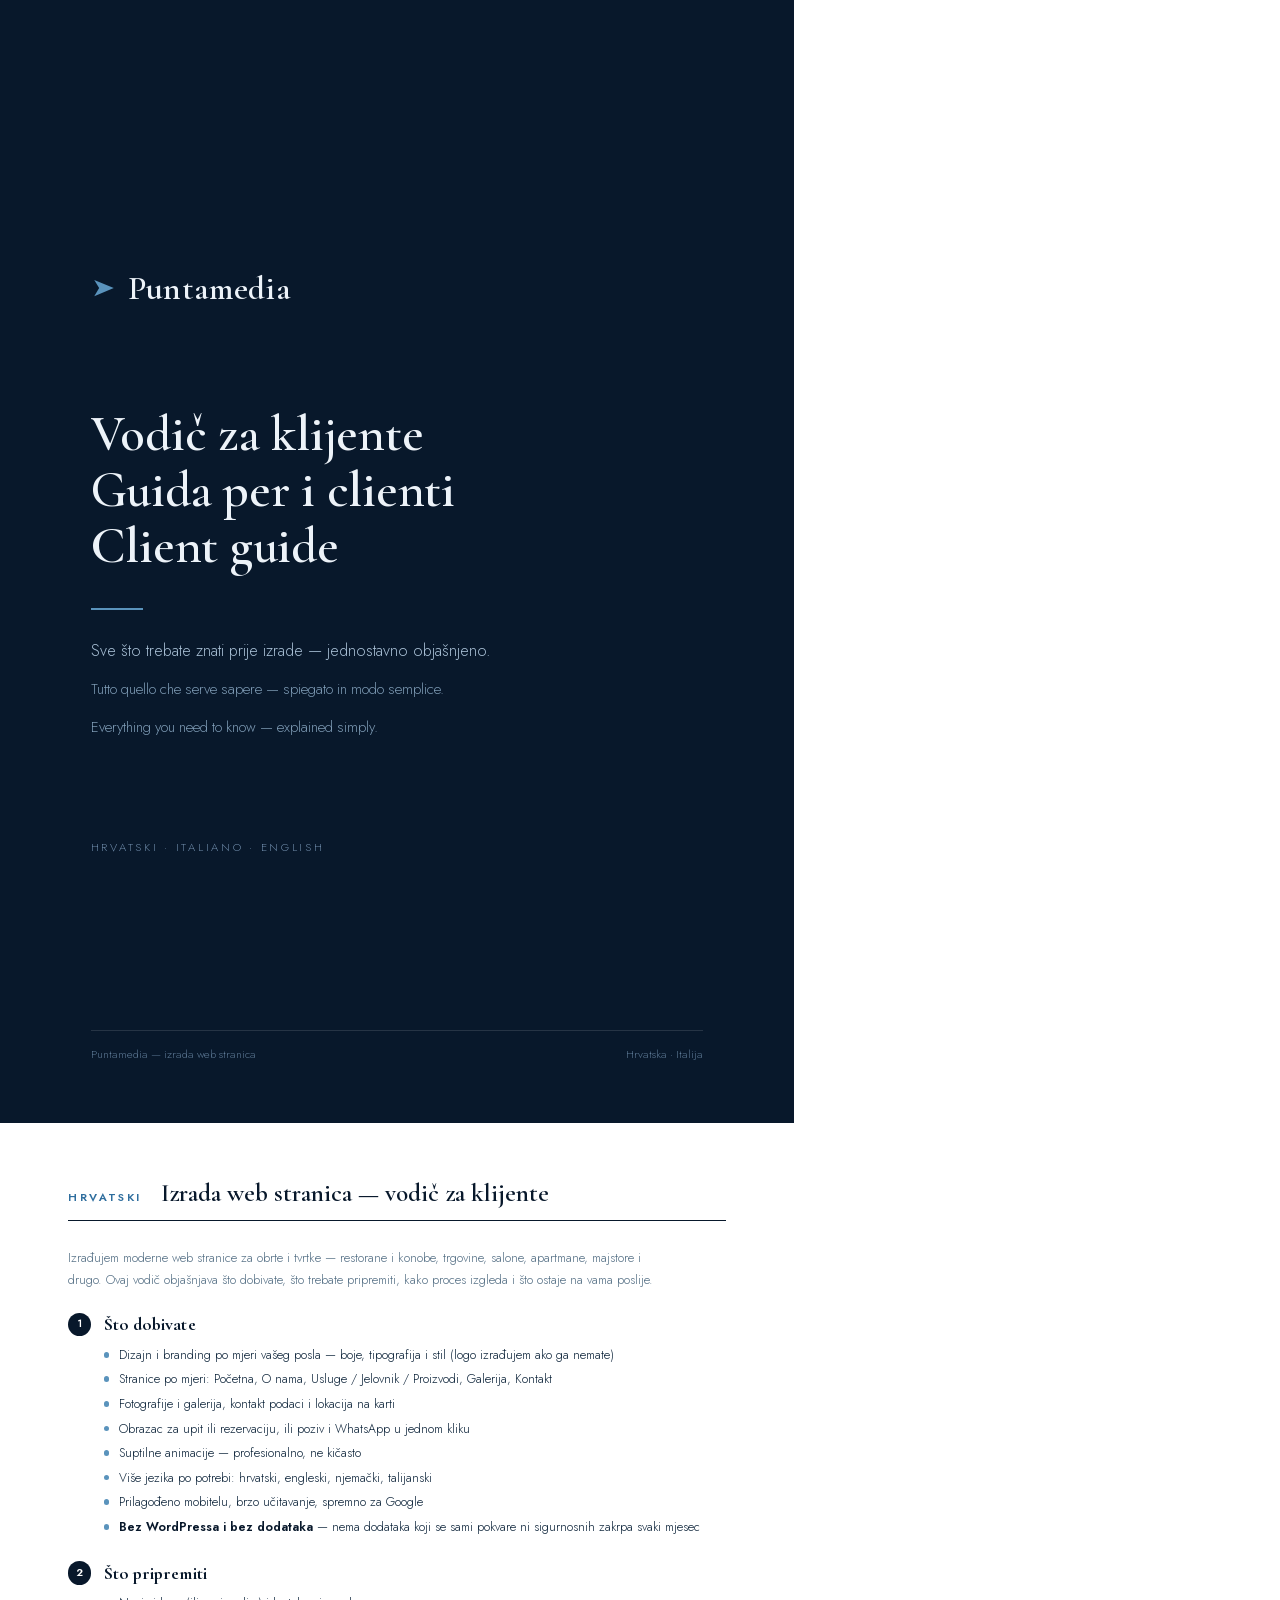
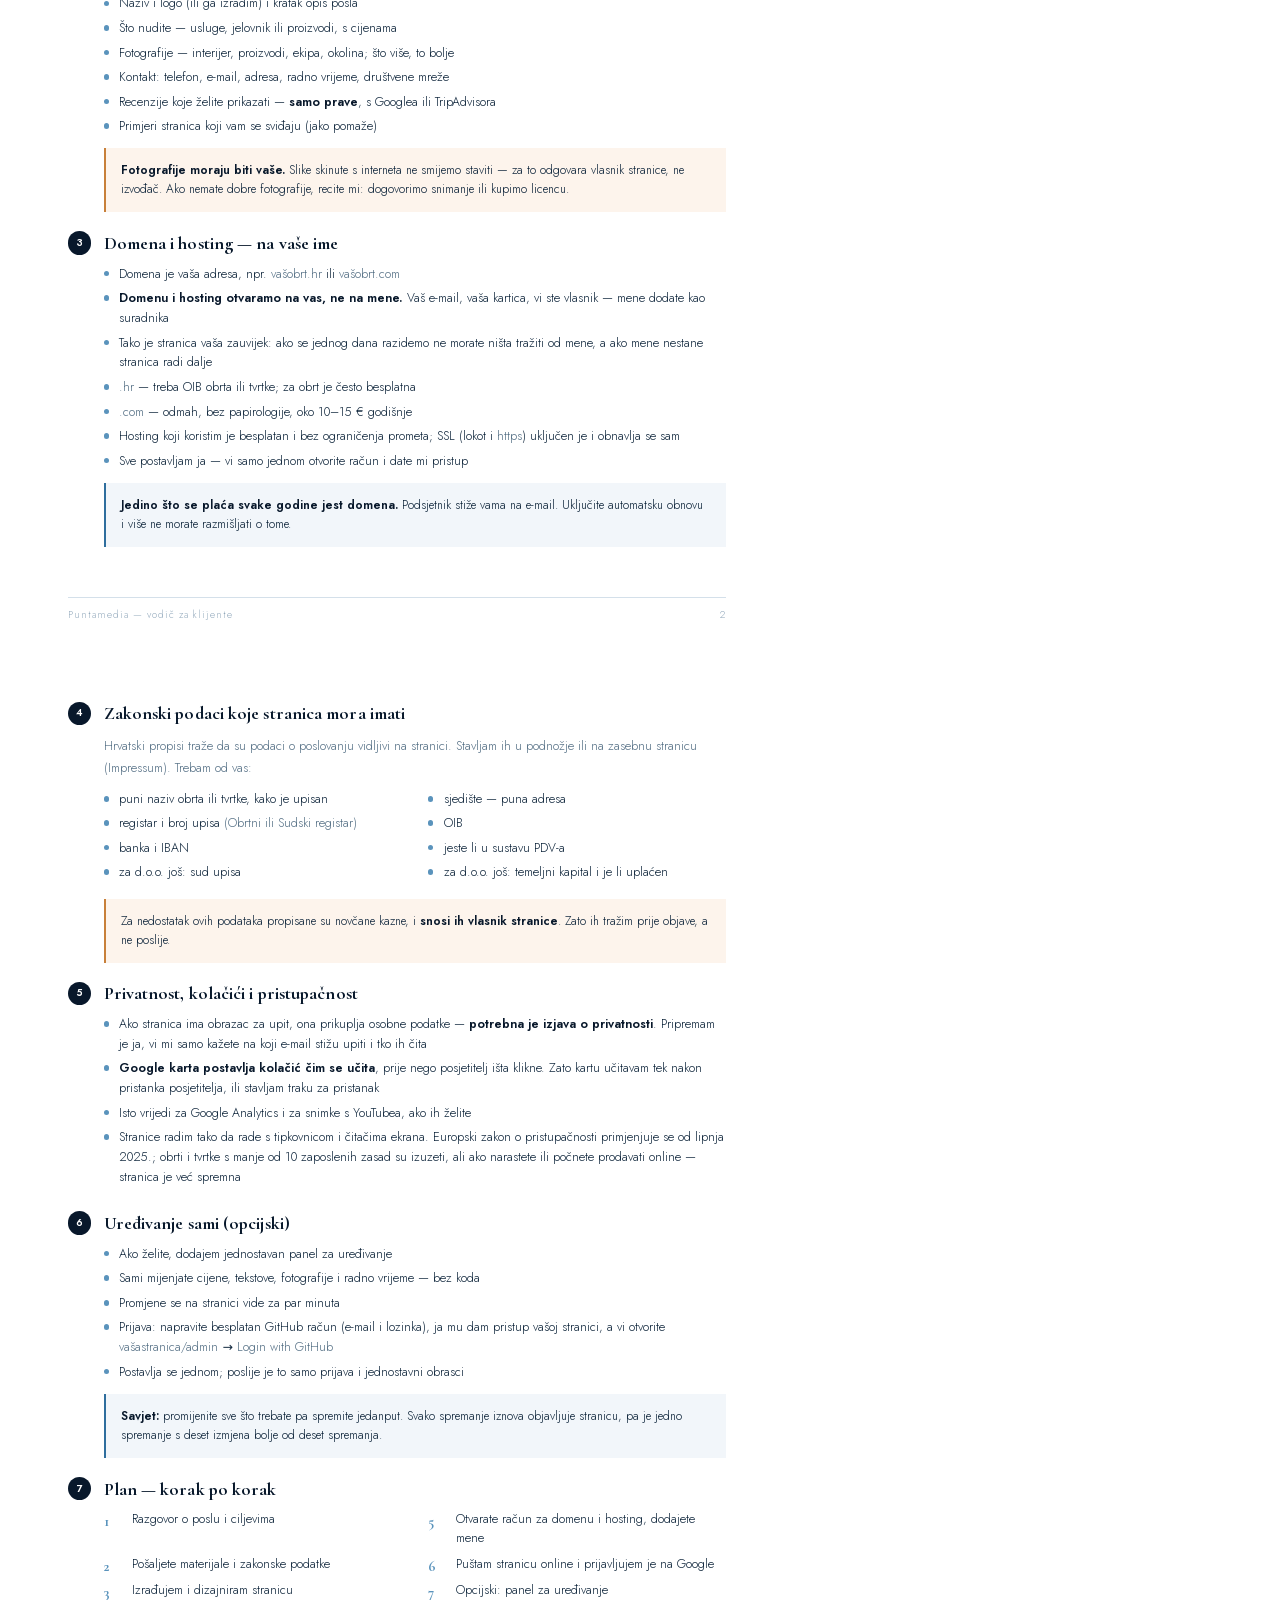
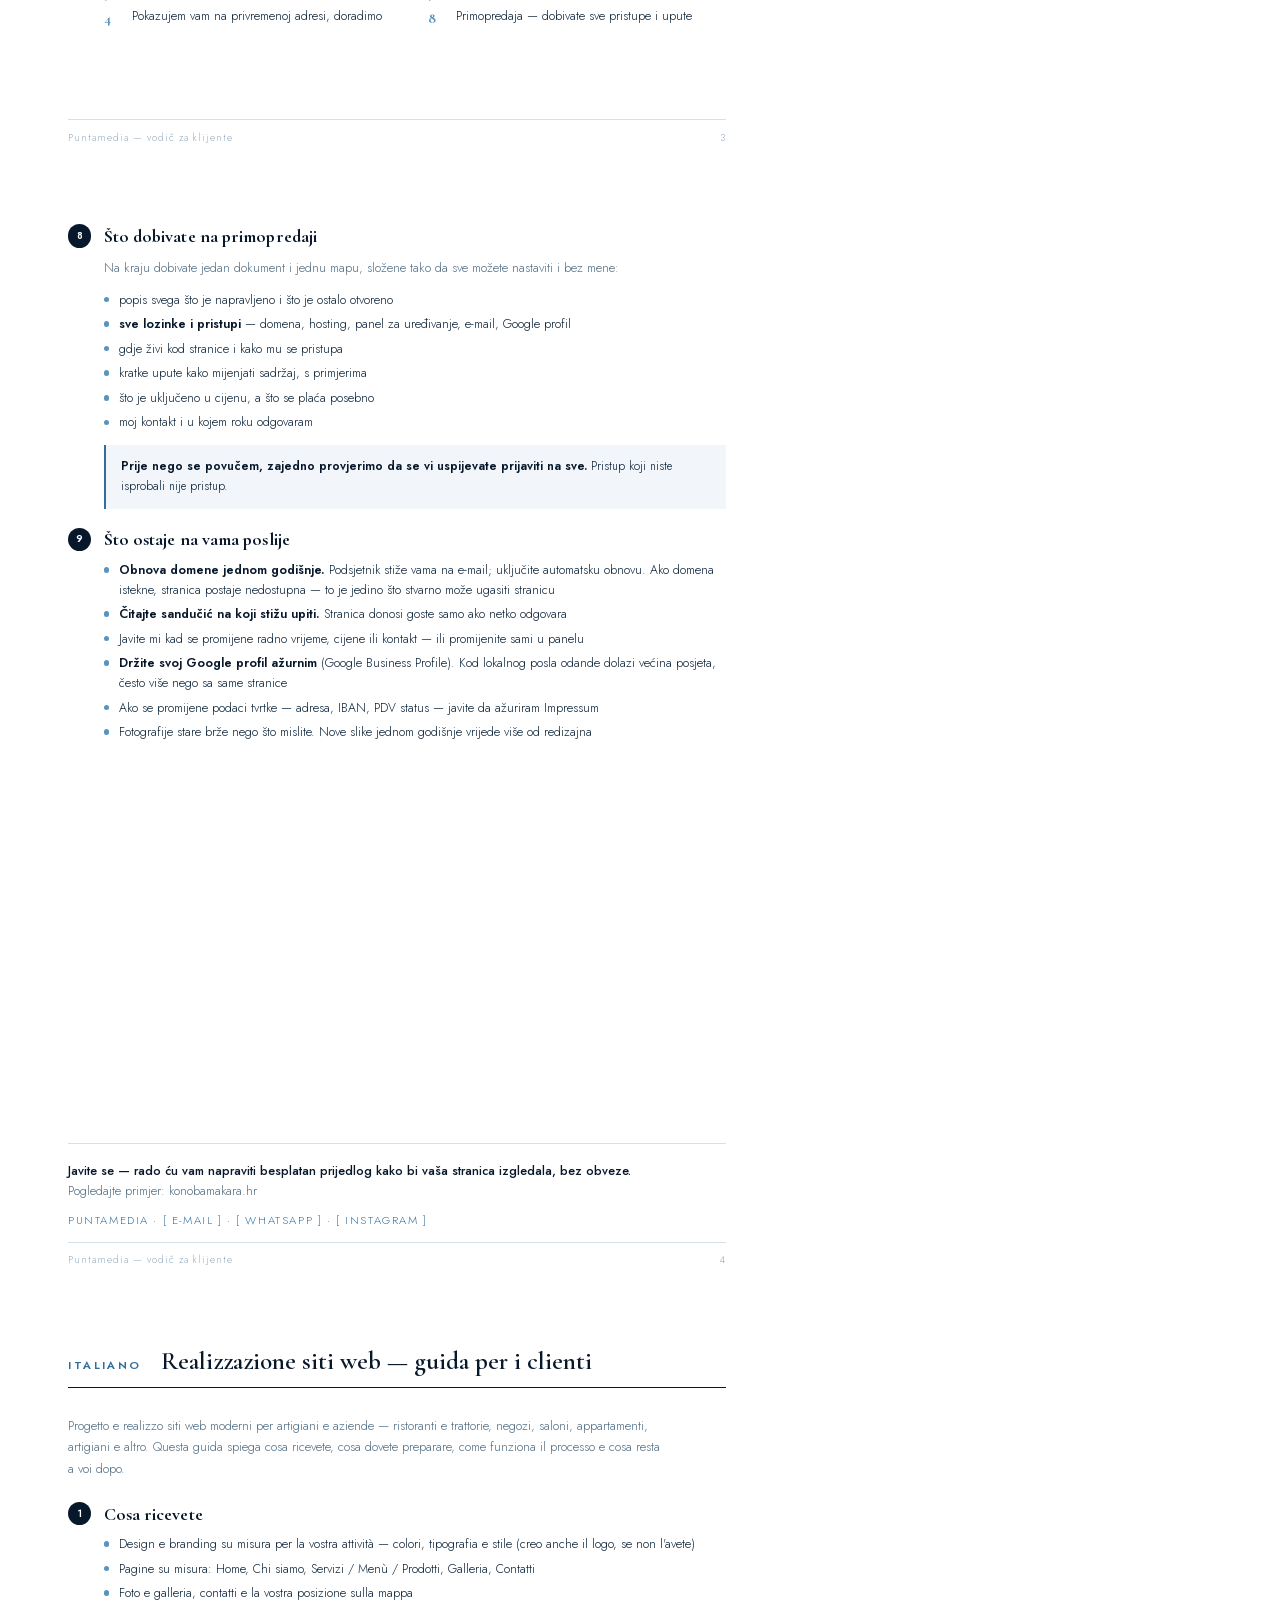
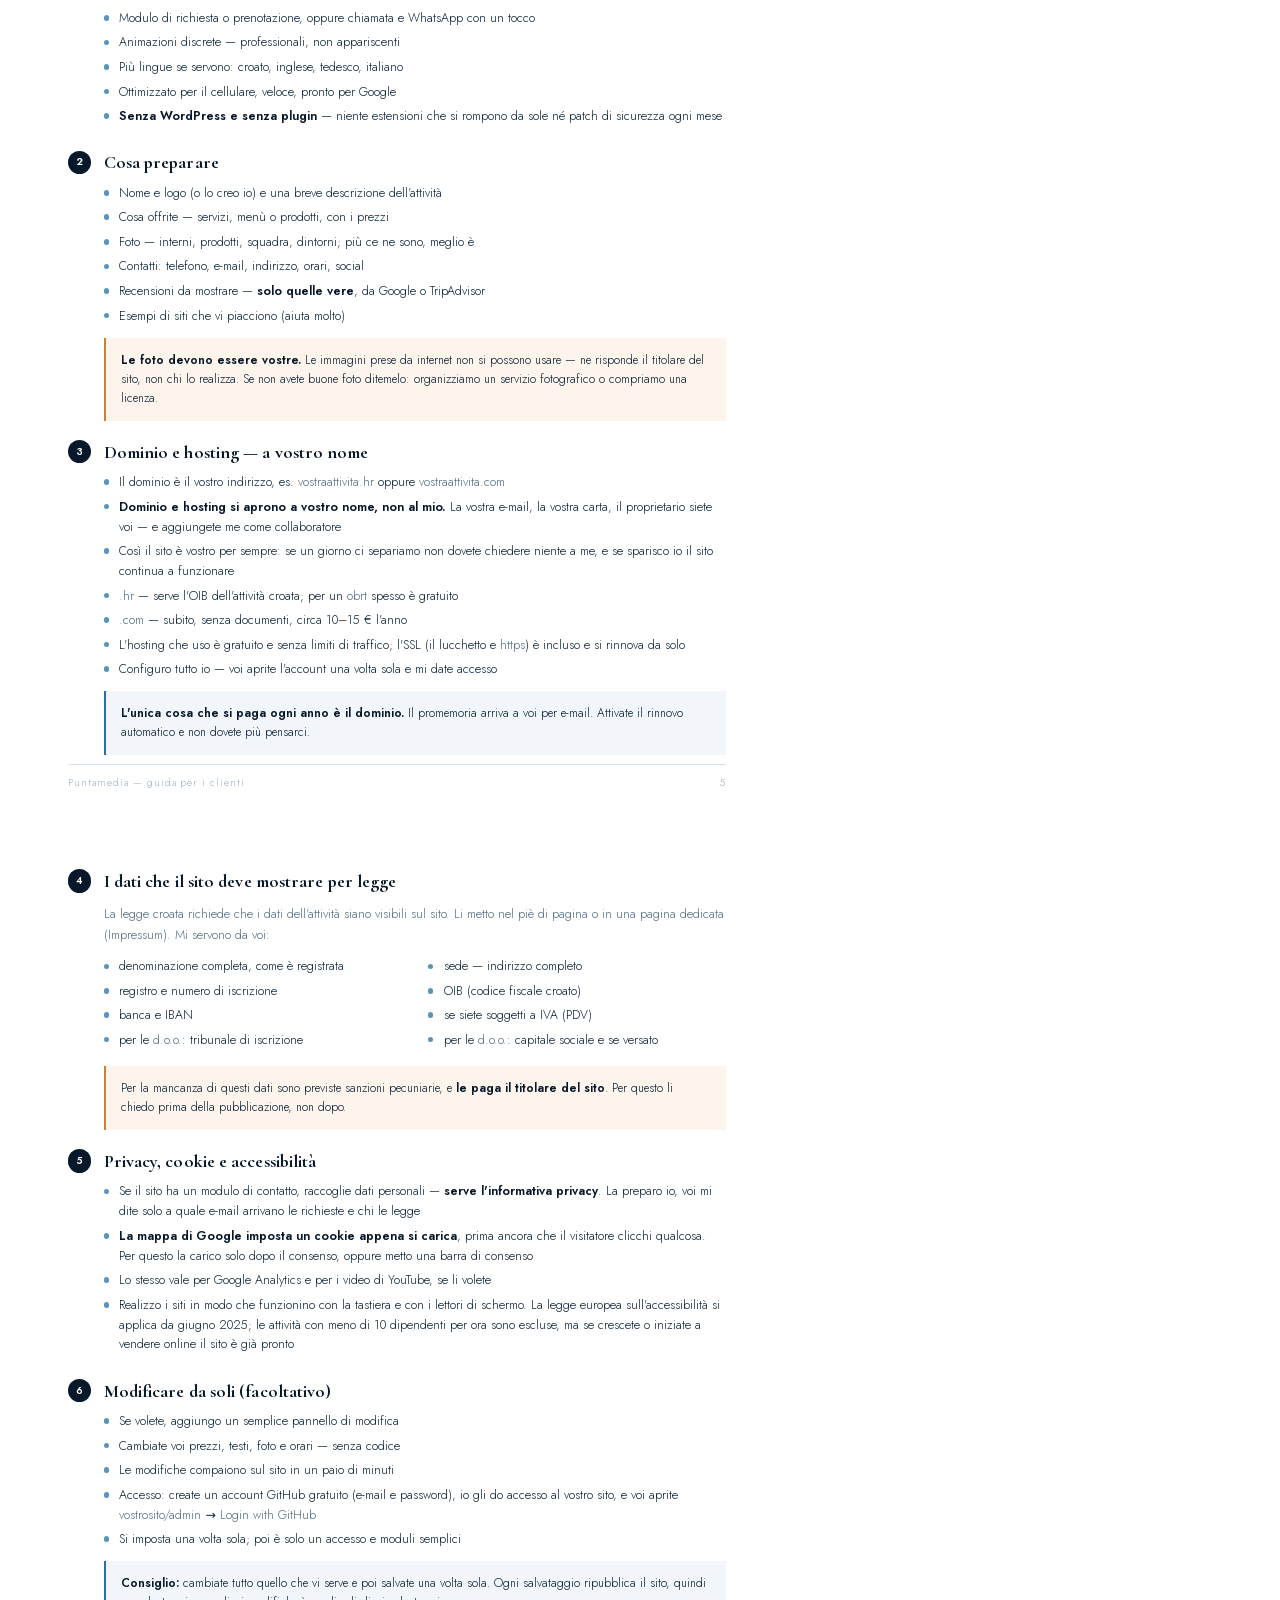
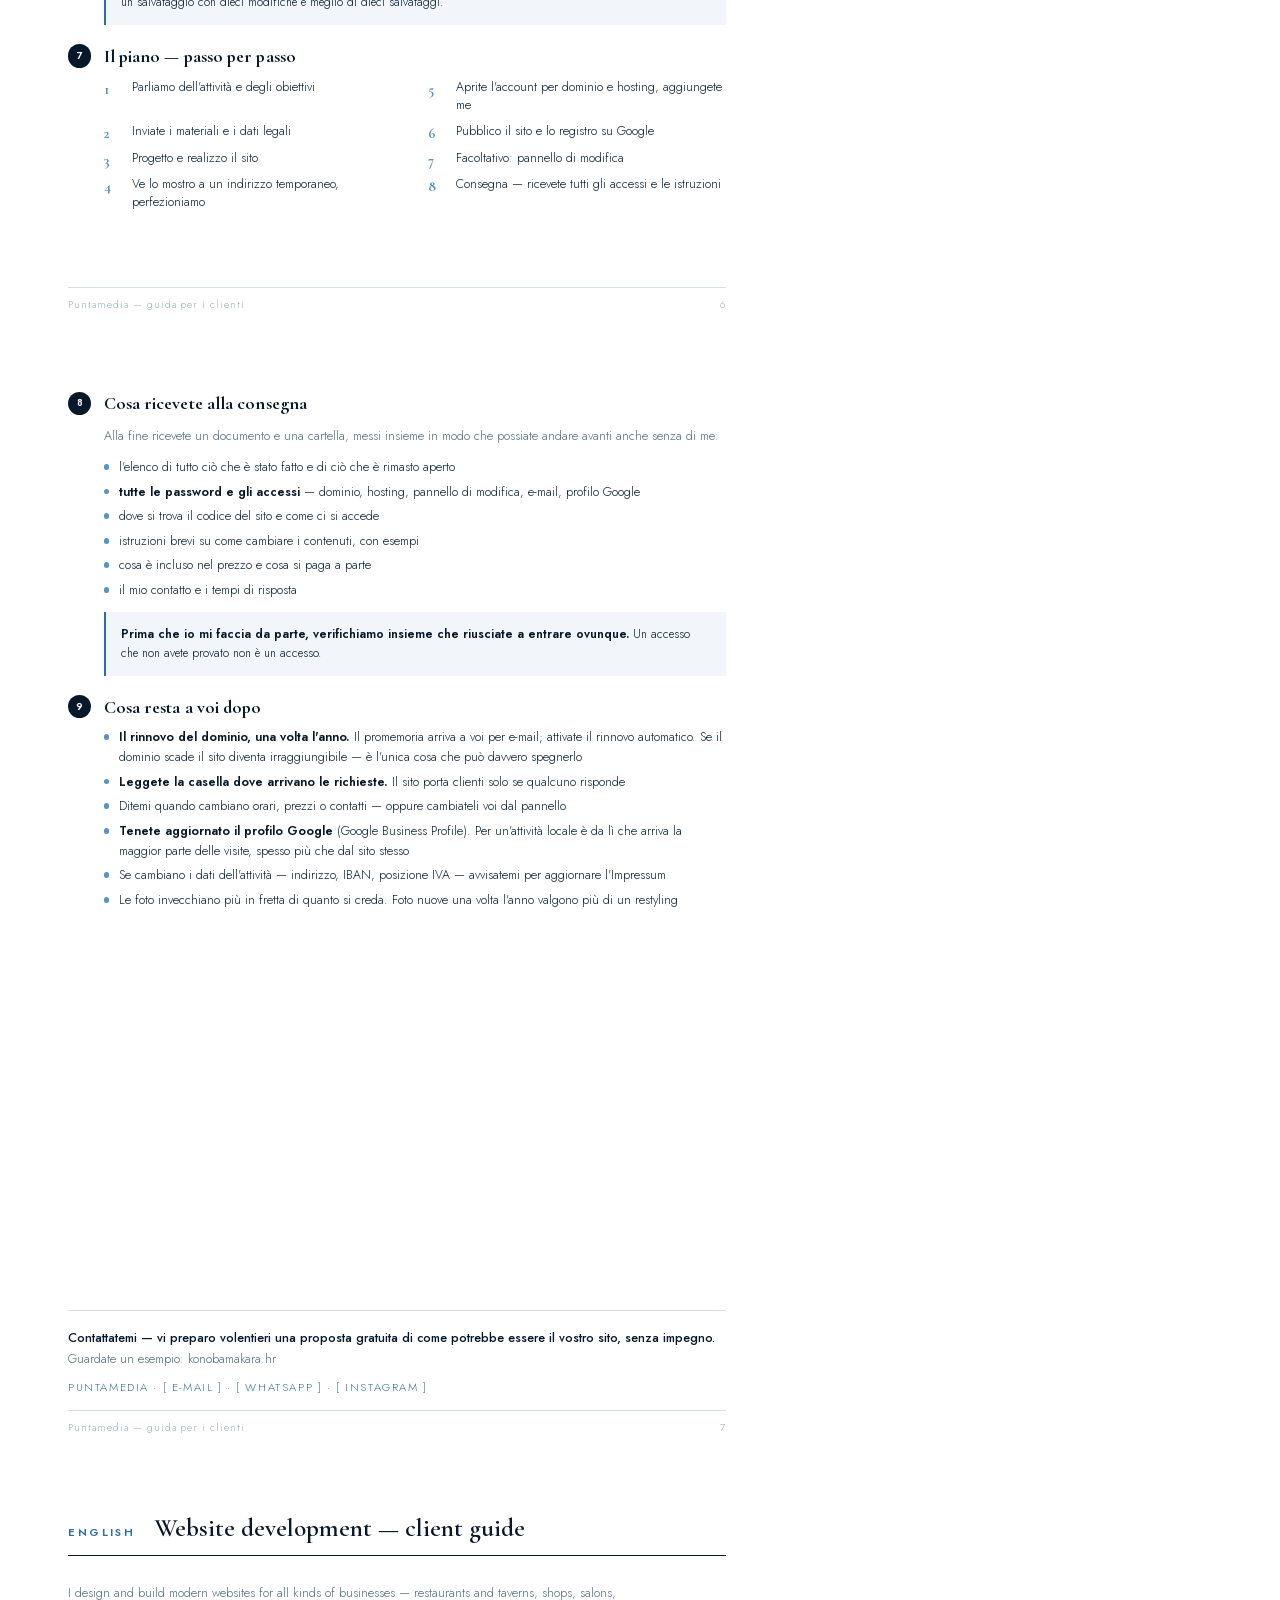
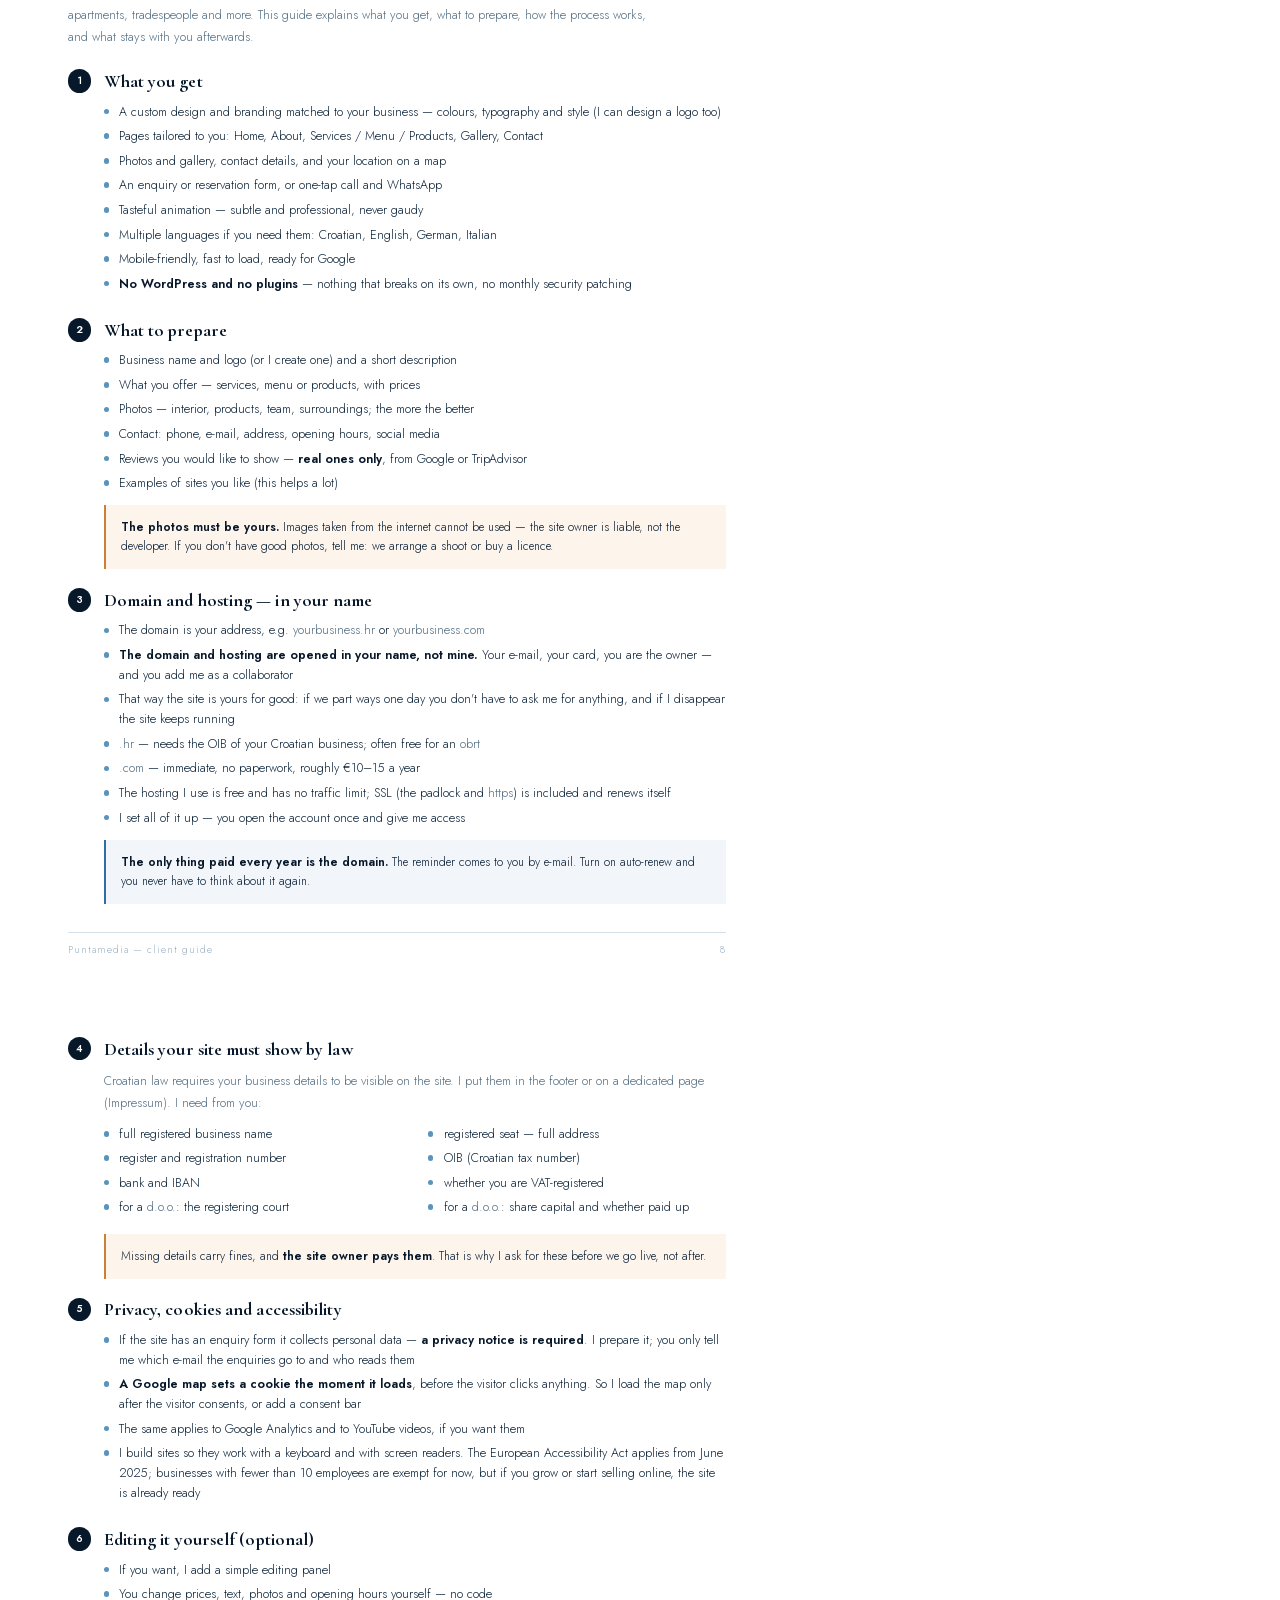
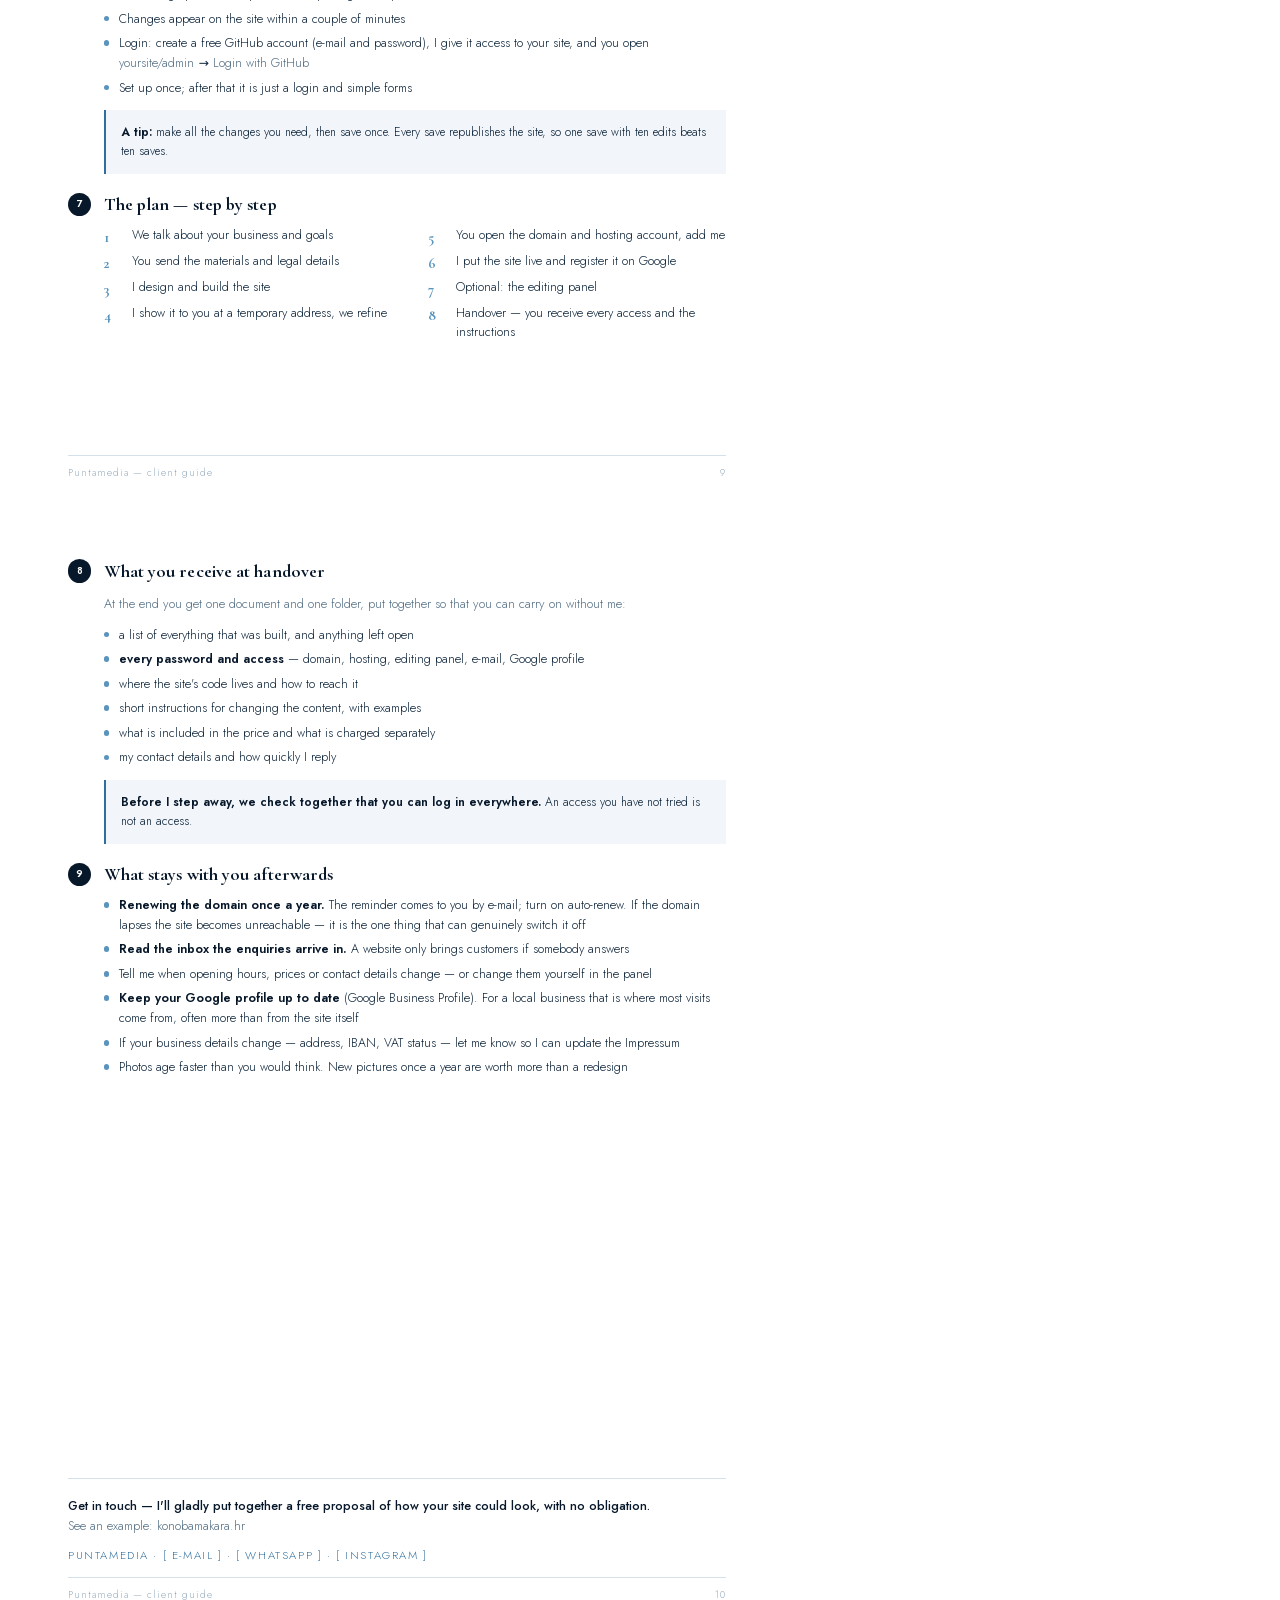
==== commit c61df354: "Favicon, font in casa, basi per Google, pagina 404, modulo che invia - Favicon dal logo (svg, ico, i" ====
--- a/guida-clienti/guida.html
+++ b/guida-clienti/guida.html
@@ -3,9 +3,7 @@
 <head>
 <meta charset="utf-8">
 <title>Puntamedia — vodič za klijente</title>
-<link rel="preconnect" href="https://fonts.googleapis.com">
-<link rel="preconnect" href="https://fonts.gstatic.com" crossorigin>
-<link href="https://fonts.googleapis.com/css2?family=Cormorant+Garamond:ital,wght@0,500;0,600;0,700;1,500&family=Jost:wght@300;400;500;600&display=swap" rel="stylesheet">
+<link rel="stylesheet" href="../fonts/fonts.css">
 <style>
   :root{
     --ink:#08182B;
@@ -104,7 +102,7 @@
     <em>Everything you need to know — explained simply.</em>
   </p>
   <div class="langs">Hrvatski · Italiano · English</div>
-  <div class="foot"><span>Puntamedia — izrada web stranica</span><span>Otok Ugljan, Hrvatska</span></div>
+  <div class="foot"><span>Puntamedia — izrada web stranica</span><span>Hrvatska · Italija</span></div>
 </section>
 
 <!-- ============ HRVATSKI 1 ============ -->
--- a/fonts/fonts.css
+++ b/fonts/fonts.css
@@ -0,0 +1,24 @@
+/* Fonts served from this site instead of Google, so no visitor data goes to
+   Google (GDPR). SIL Open Font License 1.1, see OFL.txt in this folder.
+   Latin and latin-ext only: enough for Croatian, Italian, English, German. */
+
+@font-face{font-family:'Alfa Slab One';font-style:normal;font-weight:400;font-display:swap;
+  src:url(alfa-slab-one-normal-latin-ext.woff2) format('woff2');unicode-range:U+0100-02BA, U+02BD-02C5, U+02C7-02CC, U+02CE-02D7, U+02DD-02FF, U+0304, U+0308, U+0329, U+1D00-1DBF, U+1E00-1E9F, U+1EF2-1EFF, U+2020, U+20A0-20AB, U+20AD-20C4, U+2113, U+2C60-2C7F, U+A720-A7FF}
+@font-face{font-family:'Alfa Slab One';font-style:normal;font-weight:400;font-display:swap;
+  src:url(alfa-slab-one-normal-latin.woff2) format('woff2');unicode-range:U+0000-00FF, U+0131, U+0152-0153, U+02BB-02BC, U+02C6, U+02DA, U+02DC, U+0304, U+0308, U+0329, U+2000-206F, U+20AC, U+2122, U+2191, U+2193, U+2212, U+2215, U+FEFF, U+FFFD}
+@font-face{font-family:'Cormorant Garamond';font-style:italic;font-weight:400 600;font-display:swap;
+  src:url(cormorant-garamond-italic-latin-ext.woff2) format('woff2');unicode-range:U+0100-02BA, U+02BD-02C5, U+02C7-02CC, U+02CE-02D7, U+02DD-02FF, U+0304, U+0308, U+0329, U+1D00-1DBF, U+1E00-1E9F, U+1EF2-1EFF, U+2020, U+20A0-20AB, U+20AD-20C4, U+2113, U+2C60-2C7F, U+A720-A7FF}
+@font-face{font-family:'Cormorant Garamond';font-style:italic;font-weight:400 600;font-display:swap;
+  src:url(cormorant-garamond-italic-latin.woff2) format('woff2');unicode-range:U+0000-00FF, U+0131, U+0152-0153, U+02BB-02BC, U+02C6, U+02DA, U+02DC, U+0304, U+0308, U+0329, U+2000-206F, U+20AC, U+2122, U+2191, U+2193, U+2212, U+2215, U+FEFF, U+FFFD}
+@font-face{font-family:'Cormorant Garamond';font-style:normal;font-weight:400 700;font-display:swap;
+  src:url(cormorant-garamond-normal-latin-ext.woff2) format('woff2');unicode-range:U+0100-02BA, U+02BD-02C5, U+02C7-02CC, U+02CE-02D7, U+02DD-02FF, U+0304, U+0308, U+0329, U+1D00-1DBF, U+1E00-1E9F, U+1EF2-1EFF, U+2020, U+20A0-20AB, U+20AD-20C4, U+2113, U+2C60-2C7F, U+A720-A7FF}
+@font-face{font-family:'Cormorant Garamond';font-style:normal;font-weight:400 700;font-display:swap;
+  src:url(cormorant-garamond-normal-latin.woff2) format('woff2');unicode-range:U+0000-00FF, U+0131, U+0152-0153, U+02BB-02BC, U+02C6, U+02DA, U+02DC, U+0304, U+0308, U+0329, U+2000-206F, U+20AC, U+2122, U+2191, U+2193, U+2212, U+2215, U+FEFF, U+FFFD}
+@font-face{font-family:'DM Sans';font-style:normal;font-weight:400 700;font-display:swap;
+  src:url(dm-sans-normal-latin-ext.woff2) format('woff2');unicode-range:U+0100-02BA, U+02BD-02C5, U+02C7-02CC, U+02CE-02D7, U+02DD-02FF, U+0304, U+0308, U+0329, U+1D00-1DBF, U+1E00-1E9F, U+1EF2-1EFF, U+2020, U+20A0-20AB, U+20AD-20C4, U+2113, U+2C60-2C7F, U+A720-A7FF}
+@font-face{font-family:'DM Sans';font-style:normal;font-weight:400 700;font-display:swap;
+  src:url(dm-sans-normal-latin.woff2) format('woff2');unicode-range:U+0000-00FF, U+0131, U+0152-0153, U+02BB-02BC, U+02C6, U+02DA, U+02DC, U+0304, U+0308, U+0329, U+2000-206F, U+20AC, U+2122, U+2191, U+2193, U+2212, U+2215, U+FEFF, U+FFFD}
+@font-face{font-family:'Jost';font-style:normal;font-weight:300 600;font-display:swap;
+  src:url(jost-normal-latin-ext.woff2) format('woff2');unicode-range:U+0100-02BA, U+02BD-02C5, U+02C7-02CC, U+02CE-02D7, U+02DD-02FF, U+0304, U+0308, U+0329, U+1D00-1DBF, U+1E00-1E9F, U+1EF2-1EFF, U+2020, U+20A0-20AB, U+20AD-20C4, U+2113, U+2C60-2C7F, U+A720-A7FF}
+@font-face{font-family:'Jost';font-style:normal;font-weight:300 600;font-display:swap;
+  src:url(jost-normal-latin.woff2) format('woff2');unicode-range:U+0000-00FF, U+0131, U+0152-0153, U+02BB-02BC, U+02C6, U+02DA, U+02DC, U+0304, U+0308, U+0329, U+2000-206F, U+20AC, U+2122, U+2191, U+2193, U+2212, U+2215, U+FEFF, U+FFFD}
